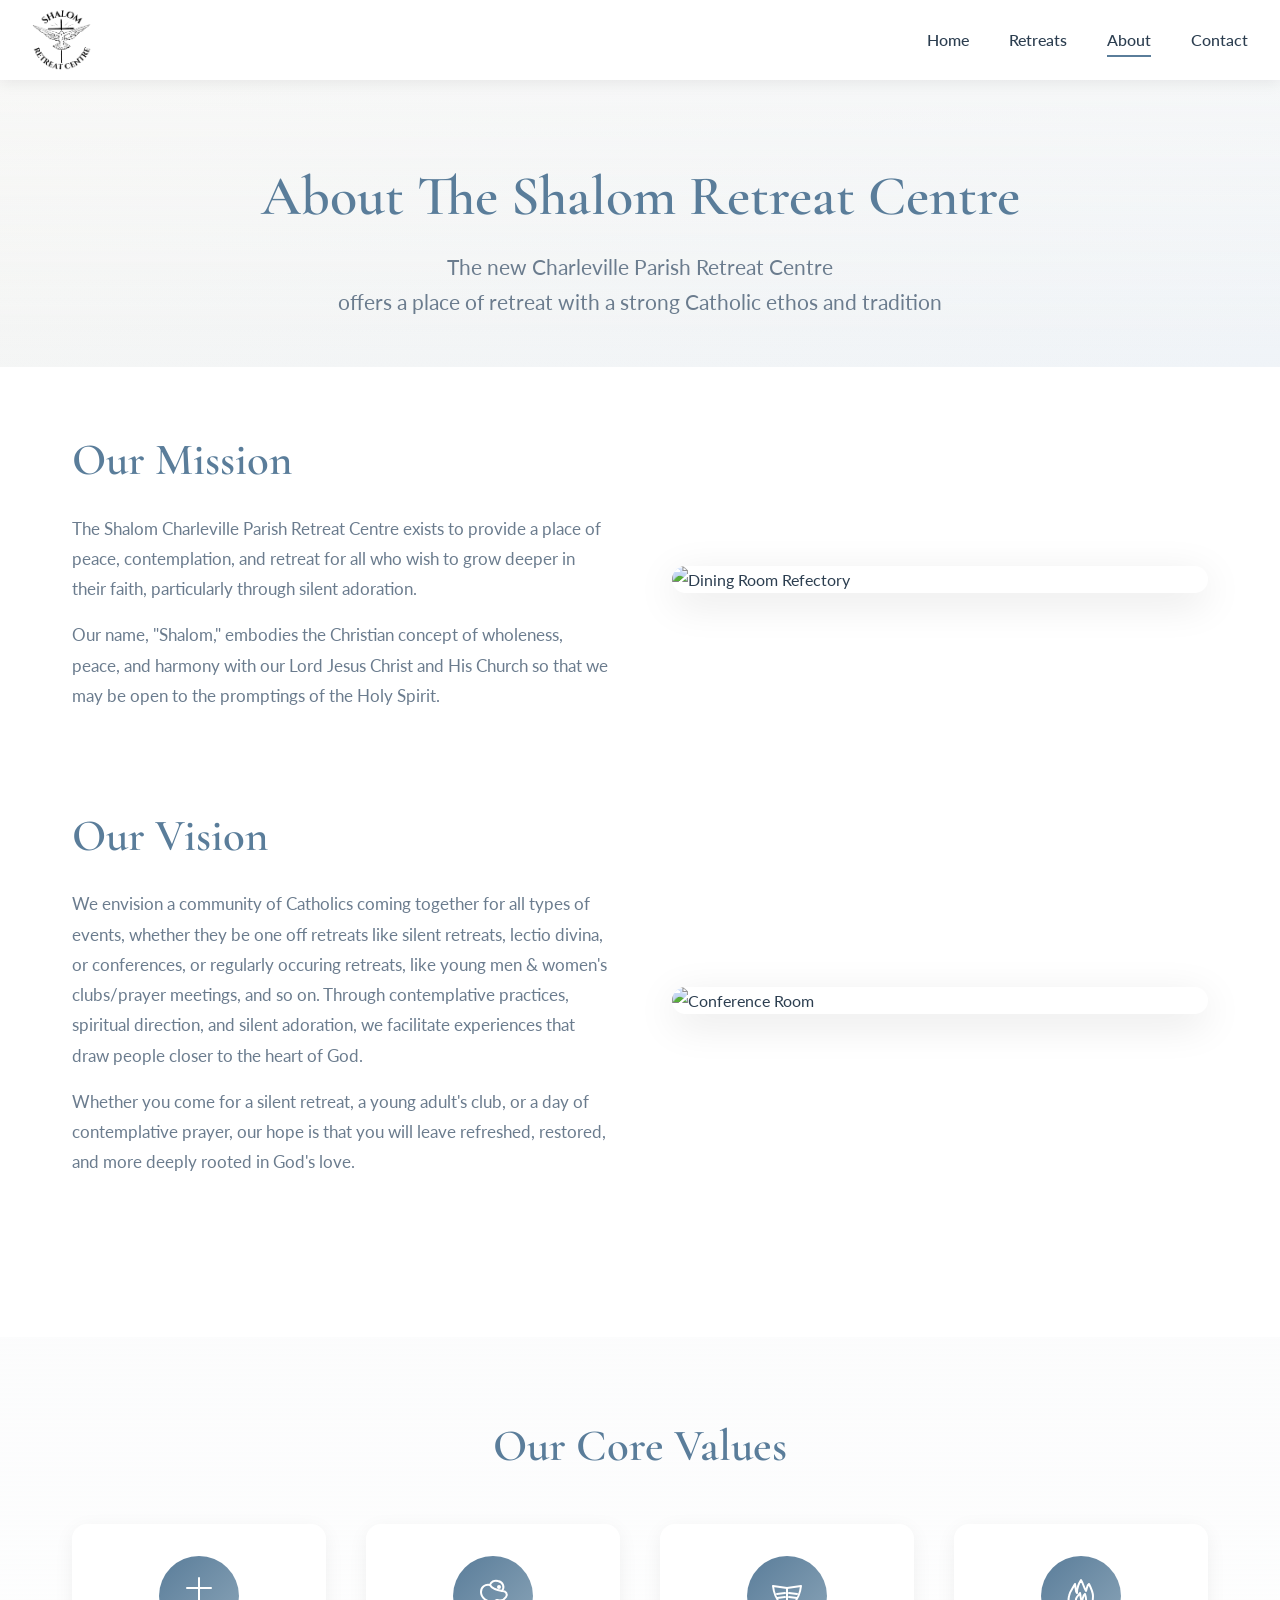
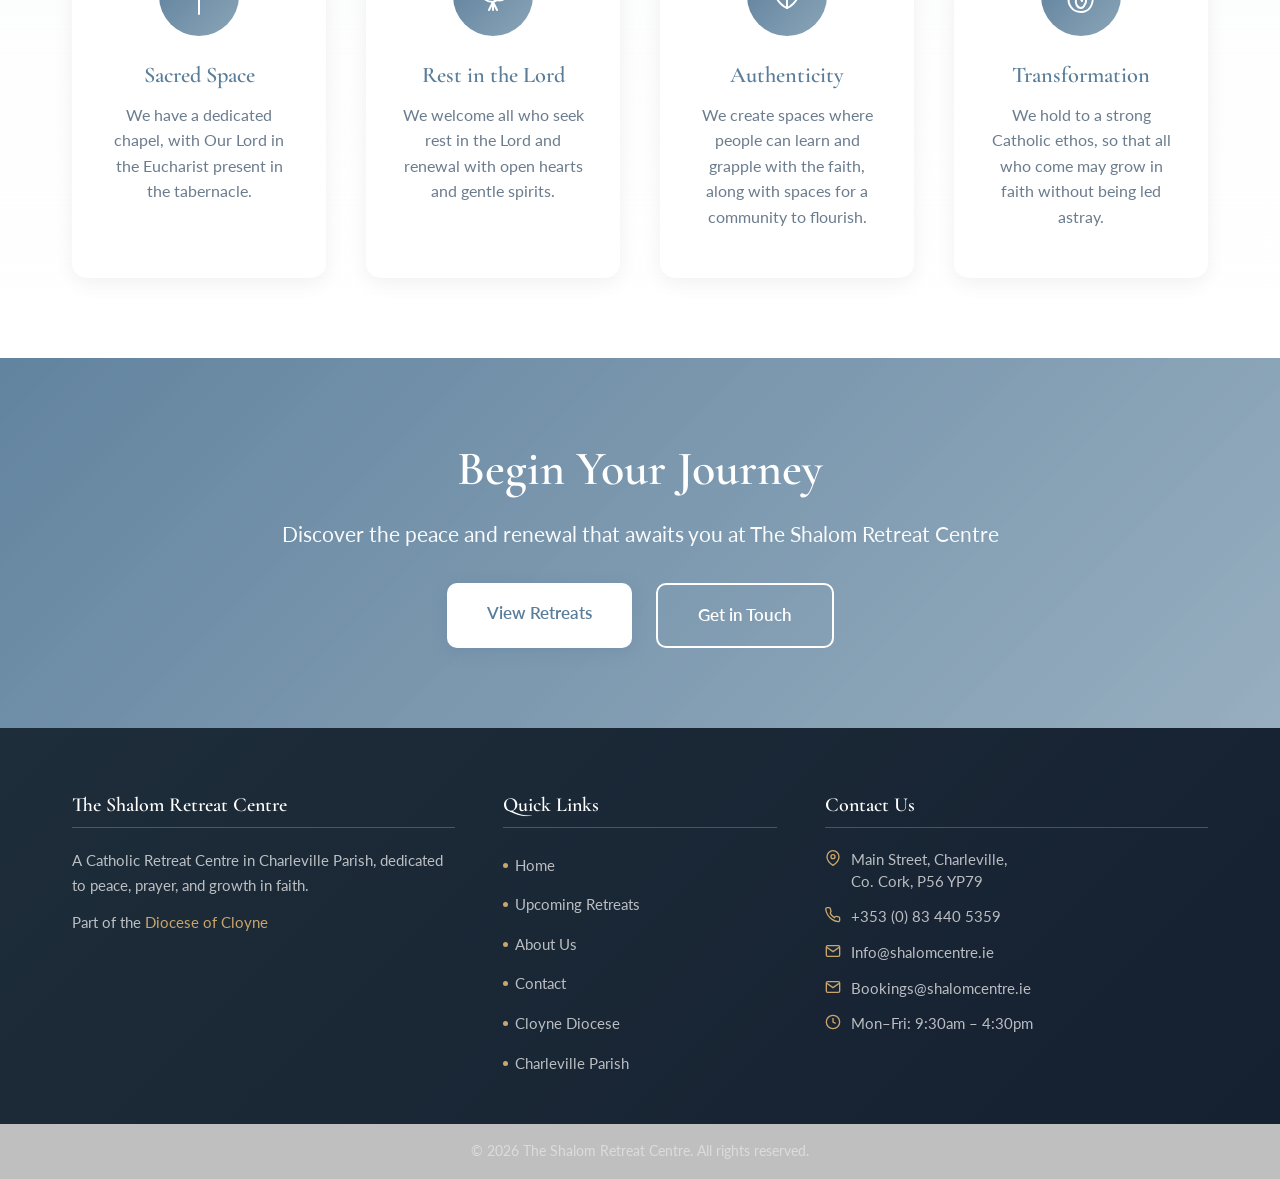
==== about.html @ 976bc003 "Add files via upload" ====
<!DOCTYPE html>
<html lang="en">
<head>
    <meta charset="UTF-8">
    <meta name="viewport" content="width=device-width, initial-scale=1.0">
    <title>About Us - The Shalom Retreat Centre</title>
    <link rel="icon" type="image/x-icon" href="favicon.ico">
    <link rel="preconnect" href="https://fonts.googleapis.com">
    <link rel="preconnect" href="https://fonts.gstatic.com" crossorigin>
    <link href="https://fonts.googleapis.com/css2?family=Cormorant+Garamond:wght@300;400;600&family=Lato:wght@300;400;700&display=swap" rel="stylesheet">
    <link rel="stylesheet" href="styles.css">
</head>
<body>
    <!-- Navigation -->
    <nav class="navbar">
        <div class="nav-container">
            <a href="index.html" class="nav-logo">
                <img src="Shalom_logo_transparent.png" alt="Shalom Retreat Centre">
            </a>
            <ul class="nav-menu">
                <li><a href="index.html">Home</a></li>
                <li><a href="bookings.html">Retreats</a></li>
                <li><a href="about.html" class="active">About</a></li>
                <li><a href="contact.html">Contact</a></li>
            </ul>
            <div class="hamburger">
                <span></span>
                <span></span>
                <span></span>
            </div>
        </div>
    </nav>

    <!-- Animated Background -->
    <div class="background-animation subtle">
        <div class="orb orb-1"></div>
        <div class="orb orb-2"></div>
        <div class="orb orb-3"></div>
        <div class="orb orb-4"></div>
        <div class="orb orb-5"></div>
        <div class="orb orb-6"></div>
    </div>

    <!-- About Hero -->
    <section class="about-hero">
        <div class="container">
            <h1 class="fade-in">About The Shalom Retreat Centre</h1>
            <p class="lead fade-in-delay-1">The new Charleville Parish Retreat Centre<br>
	offers a place of retreat with a strong Catholic ethos and tradition </p>
        </div>
    </section>

    <!-- About Content -->
    <section class="about-content">
        <div class="container">
            <div class="about-grid">
                <div class="about-text fade-in-delay-1">
                    <h2>Our Mission</h2>
                    <p>The Shalom Charleville Parish Retreat Centre exists to provide a place of peace, contemplation, and retreat for all who wish to grow deeper in their faith, particularly through silent adoration.</p>
                    
                    <p>Our name, "Shalom," embodies the Christian concept of wholeness, peace, and harmony with our Lord Jesus Christ and His Church so that we may be open to the promptings of the Holy Spirit.</p>
                </div>
                
                <div class="about-image fade-in-delay-2">
                    <img src="https://i.imgur.com/yASF0Ds.jpeg?w=800&q=80" alt="Dining Room Refectory">
                </div>
            </div>

            <div class="about-grid reverse">
                <div class="about-image fade-in-delay-3">
                    <img src="https://i.imgur.com/74WP1Bu.jpeg?w=800&q=80" alt="Conference Room">
                </div>
                
                <div class="about-text fade-in-delay-4">
                    <h2>Our Vision</h2>
                    <p>We envision a community of Catholics coming together for all types of events, whether they be one off retreats like silent retreats, lectio divina, or conferences, or regularly occuring retreats, like young men & women's clubs/prayer meetings, and so on. Through contemplative practices, spiritual direction, and silent adoration, we facilitate experiences that draw people closer to the heart of God.</p>
                    
                    <p>Whether you come for a silent retreat, a young adult's club, or a day of contemplative prayer, our hope is that you will leave refreshed, restored, and more deeply rooted in God's love.</p>
                </div>
            </div>
        </div>
    </section>

    <!-- Values Section -->
    <section class="values-section">
        <div class="container">
            <h2 class="text-center fade-in">Our Core Values</h2>
            <div class="values-grid">
                <!-- Sacred Space: Latin cross -->
                <div class="value-card fade-in-delay-1">
                    <div class="value-icon">
                        <svg width="44" height="44" viewBox="0 0 44 44" fill="none" stroke="currentColor" stroke-width="2.2" stroke-linecap="round">
                            <!-- Vertical beam -->
                            <line x1="22" y1="4" x2="22" y2="40"/>
                            <!-- Horizontal beam (upper third) -->
                            <line x1="10" y1="14" x2="34" y2="14"/>
                        </svg>
                    </div>
                    <h3>Sacred Space</h3>
                    <p>We have a dedicated chapel, with Our Lord in the Eucharist present in the tabernacle.</p>
                </div>

                <!-- Rest in the Lord: dove in flight -->
                <div class="value-card fade-in-delay-2">
                    <div class="value-icon">
                        <svg width="44" height="44" viewBox="0 0 44 44" fill="none" stroke="currentColor" stroke-width="2" stroke-linecap="round" stroke-linejoin="round">
                            <!-- Body -->
                            <path d="M22 28 C16 28 10 24 10 18 C10 13 14 10 19 11 C20 8 23 6 27 7 C32 8 34 13 31 17 C35 17 37 20 35 23 C33 26 29 27 26 26 Z"/>
                            <!-- Wing sweep -->
                            <path d="M19 11 C21 15 26 16 31 17"/>
                            <!-- Tail feathers -->
                            <path d="M22 28 L18 36 M22 28 L22 36 M22 28 L26 36"/>
                            <!-- Eye -->
                            <circle cx="28" cy="13" r="1" fill="currentColor"/>
                        </svg>
                    </div>
                    <h3>Rest in the Lord</h3>
                    <p>We welcome all who seek rest in the Lord and renewal with open hearts and gentle spirits.</p>
                </div>

                <!-- Authenticity: open book (Scripture) -->
                <div class="value-card fade-in-delay-3">
                    <div class="value-icon">
                        <svg width="44" height="44" viewBox="0 0 44 44" fill="none" stroke="currentColor" stroke-width="2" stroke-linecap="round" stroke-linejoin="round">
                            <!-- Left page -->
                            <path d="M22 34 C22 34 10 30 8 12 L22 14 Z"/>
                            <!-- Right page -->
                            <path d="M22 34 C22 34 34 30 36 12 L22 14 Z"/>
                            <!-- Spine line -->
                            <line x1="22" y1="14" x2="22" y2="34"/>
                            <!-- Text lines left -->
                            <line x1="12" y1="20" x2="20" y2="19"/>
                            <line x1="12" y1="24" x2="20" y2="23"/>
                            <!-- Text lines right -->
                            <line x1="24" y1="19" x2="32" y2="20"/>
                            <line x1="24" y1="23" x2="32" y2="24"/>
                        </svg>
                    </div>
                    <h3>Authenticity</h3>
                    <p>We create spaces where people can learn and grapple with the faith, along with spaces for a community to flourish.</p>
                </div>

                <!-- Transformation: flame (Holy Spirit) -->
                <div class="value-card fade-in-delay-4">
                    <div class="value-icon">
                        <svg width="44" height="44" viewBox="0 0 44 44" fill="none" stroke="currentColor" stroke-width="2" stroke-linecap="round" stroke-linejoin="round">
                            <!-- Outer flame -->
                            <path d="M22 38 C13 38 8 30 10 22 C11 17 14 14 16 10 C17 14 16 17 18 19 C18 14 20 9 22 6 C24 9 25 14 27 17 C28 14 28 11 30 10 C32 14 34 18 34 22 C34 30 31 38 22 38 Z"/>
                            <!-- Inner flame highlight -->
                            <path d="M22 34 C18 34 16 29 17 25 C18 22 20 21 21 19 C22 22 21 25 23 27 C24 24 24 21 26 20 C27 23 28 27 26 30 C25 33 23 34 22 34 Z"/>
                        </svg>
                    </div>
                    <h3>Transformation</h3>
                    <p>We hold to a strong Catholic ethos, so that all who come may grow in faith without being led astray.</p>
                </div>
            </div>
        </div>
    </section>

    <!-- Call to Action -->
    <section class="cta-section">
        <div class="container">
            <div class="cta-content fade-in">
                <h2>Begin Your Journey</h2>
                <p>Discover the peace and renewal that awaits you at The Shalom Retreat Centre</p>
                <div class="cta-buttons">
                    <a href="bookings.html" class="btn-primary">View Retreats</a>
                    <a href="contact.html" class="btn-secondary">Get in Touch</a>
                </div>
            </div>
        </div>
    </section>

<!-- Footer -->
    <footer class="footer">
        <div class="footer-main">
            <div class="container">
                <div class="footer-grid">

                    <!-- About col -->
                    <div class="footer-col">
                        <h4>The Shalom Retreat Centre</h4>
                        <p>A Catholic Retreat Centre in Charleville Parish, dedicated to peace, prayer, and growth in faith.</p>
                        <p class="footer-diocese">
                            Part of the <a href="https://www.cloynediocese.ie" target="_blank" rel="noopener">Diocese of Cloyne</a>
                        </p>
                    </div>

                    <!-- Quick links col -->
                    <div class="footer-col">
                        <h4>Quick Links</h4>
                        <ul class="footer-links">
                            <li><a href="index.html">Home</a></li>
                            <li><a href="bookings.html">Upcoming Retreats</a></li>
                            <li><a href="about.html">About Us</a></li>
                            <li><a href="contact.html">Contact</a></li>
                            <li><a href="https://www.cloynediocese.ie" target="_blank" rel="noopener">Cloyne Diocese</a></li>
                            <li><a href="https://www.charlevilleparish.ie" target="_blank" rel="noopener">Charleville Parish</a></li>
                        </ul>
                    </div>

                    <!-- Contact col -->
                    <div class="footer-col">
                        <h4>Contact Us</h4>
                        <ul class="footer-contact-list">
                            <li>
                                <svg width="16" height="16" viewBox="0 0 24 24" fill="none" stroke="currentColor" stroke-width="2"><path d="M21 10c0 7-9 13-9 13s-9-6-9-13a9 9 0 0 1 18 0z"></path><circle cx="12" cy="10" r="3"></circle></svg>
                                <span>Main Street, Charleville,<br>Co. Cork, P56 YP79</span>
                            </li>
                            <li>
                                <svg width="16" height="16" viewBox="0 0 24 24" fill="none" stroke="currentColor" stroke-width="2"><path d="M22 16.92v3a2 2 0 0 1-2.18 2 19.79 19.79 0 0 1-8.63-3.07A19.5 19.5 0 0 1 4.21 12 19.79 19.79 0 0 1 1.14 3.38 2 2 0 0 1 3.12 1h3a2 2 0 0 1 2 1.72 12.84 12.84 0 0 0 .7 2.81 2 2 0 0 1-.45 2.11L8.09 9.91a16 16 0 0 0 6 6l1.27-1.27a2 2 0 0 1 2.11-.45 12.84 12.84 0 0 0 2.81.7A2 2 0 0 1 22 16.92z"></path></svg>
                                <a href="tel:+353834405359">+353 (0) 83 440 5359</a>
                            </li>
                            <li>
                                <svg width="16" height="16" viewBox="0 0 24 24" fill="none" stroke="currentColor" stroke-width="2"><path d="M4 4h16c1.1 0 2 .9 2 2v12c0 1.1-.9 2-2 2H4c-1.1 0-2-.9-2-2V6c0-1.1.9-2 2-2z"></path><polyline points="22,6 12,13 2,6"></polyline></svg>
                                <a href="mailto:info@shalomcentre.ie">Info@shalomcentre.ie</a>
                            </li>
                            <li>
                                <svg width="16" height="16" viewBox="0 0 24 24" fill="none" stroke="currentColor" stroke-width="2"><path d="M4 4h16c1.1 0 2 .9 2 2v12c0 1.1-.9 2-2 2H4c-1.1 0-2-.9-2-2V6c0-1.1.9-2 2-2z"></path><polyline points="22,6 12,13 2,6"></polyline></svg>
                                <a href="mailto:bookings@shalomcentre.ie">Bookings@shalomcentre.ie</a>
                            </li>
                            <li>
                                <svg width="16" height="16" viewBox="0 0 24 24" fill="none" stroke="currentColor" stroke-width="2"><circle cx="12" cy="12" r="10"></circle><polyline points="12 6 12 12 16 14"></polyline></svg>
                                <span>Mon&ndash;Fri: 9:30am &ndash; 4:30pm</span>
                            </li>
                        </ul>
                    </div>

                </div>
            </div>
        </div>
        <div class="footer-bottom">
            <div class="container">
                <p>&copy; 2026 The Shalom Retreat Centre. All rights reserved.</p>
            </div>
        </div>
    </footer>

    <script src="script.js"></script>
</body>
</html>
---- styles.css ----
/* ===== CSS VARIABLES ===== */
:root {
    --primary-color: #5a7d9a;
    --secondary-color: #8ba5b8;
    --accent-color: #c9a66b;
    --text-dark: #2c3e50;
    --text-light: #6b7c8e;
    --bg-light: #f8f9fa;
    --white: #ffffff;
    --success: #4caf50;
    --error: #e57373;

    --font-heading: 'Cormorant Garamond', serif;
    --font-body: 'Lato', sans-serif;

    --transition: all 0.3s ease;
}

/* ===== RESET & BASE ===== */
*, *::before, *::after {
    margin: 0;
    padding: 0;
    box-sizing: border-box;
}

html { scroll-behavior: smooth; }

body {
    font-family: var(--font-body);
    color: var(--text-dark);
    line-height: 1.7;
    overflow-x: hidden;
}

h1, h2, h3, h4, h5, h6 {
    font-family: var(--font-heading);
    font-weight: 600;
    line-height: 1.3;
    margin-bottom: 1rem;
}

h1 { font-size: 3.5rem; }
h2 { font-size: 2.8rem; }
h3 { font-size: 1.8rem; }

p { margin-bottom: 1rem; }

a {
    text-decoration: none;
    color: inherit;
    transition: var(--transition);
}

img {
    max-width: 100%;
    height: auto;
    display: block;
}

.container {
    max-width: 1200px;
    margin: 0 auto;
    padding: 0 2rem;
}

/* ===== ANIMATED BACKGROUND ===== */
.background-animation {
    position: fixed;
    top: 0; left: 0;
    width: 100%; height: 100%;
    z-index: -1;
    overflow: hidden;
    background: linear-gradient(160deg, #f7f5f0 0%, #edf2f6 50%, #f5f2ec 100%);
}

.background-animation.subtle {
    background: linear-gradient(160deg, #f8f7f3 0%, #f0f4f8 60%, #f6f3ee 100%);
}

/* Soft drifting circles */
.orb {
    position: absolute;
    border-radius: 50%;
    opacity: 0;
    will-change: transform, opacity;
}

.orb-1 {
    width: 500px; height: 500px; top: -8%; left: -10%;
    background: radial-gradient(circle at 40% 40%, rgba(90,125,154,0.18) 0%, transparent 68%);
    animation: drift1 50s -5s infinite ease-in-out;
}
.orb-2 {
    width: 380px; height: 380px; top: 25%; left: 60%;
    background: radial-gradient(circle at 50% 50%, rgba(201,166,107,0.14) 0%, transparent 68%);
    animation: drift2 58s -18s infinite ease-in-out;
}
.orb-3 {
    width: 460px; height: 460px; top: 60%; left: -5%;
    background: radial-gradient(circle at 40% 60%, rgba(139,165,184,0.15) 0%, transparent 68%);
    animation: drift3 64s -30s infinite ease-in-out;
}
.orb-4 {
    width: 280px; height: 280px; top: 5%; left: 72%;
    background: radial-gradient(circle at 50% 40%, rgba(201,166,107,0.12) 0%, transparent 68%);
    animation: drift4 42s -8s infinite ease-in-out;
}
.orb-5 {
    width: 420px; height: 420px; top: 70%; left: 55%;
    background: radial-gradient(circle at 50% 50%, rgba(90,125,154,0.12) 0%, transparent 68%);
    animation: drift5 56s -22s infinite ease-in-out;
}
.orb-6 {
    width: 220px; height: 220px; top: 42%; left: 30%;
    background: radial-gradient(circle at 50% 50%, rgba(201,166,107,0.10) 0%, transparent 68%);
    animation: drift6 70s -40s infinite ease-in-out;
}

@keyframes drift1 {
    0%,100% { opacity:0; transform: translate(0,0); }
    10%      { opacity:1; }
    50%      { opacity:1; transform: translate(70px, 90px); }
    90%      { opacity:1; }
}
@keyframes drift2 {
    0%,100% { opacity:0; transform: translate(0,0); }
    10%      { opacity:1; }
    40%      { opacity:1; transform: translate(-60px,-70px); }
    70%      { opacity:1; transform: translate(-100px, 30px); }
    90%      { opacity:1; }
}
@keyframes drift3 {
    0%,100% { opacity:0; transform: translate(0,0); }
    10%      { opacity:1; }
    50%      { opacity:1; transform: translate(80px,-100px); }
    90%      { opacity:1; }
}
@keyframes drift4 {
    0%,100% { opacity:0; transform: translate(0,0); }
    10%      { opacity:1; }
    35%      { opacity:1; transform: translate(-40px, 60px); }
    65%      { opacity:1; transform: translate(-80px, 30px); }
    90%      { opacity:1; }
}
@keyframes drift5 {
    0%,100% { opacity:0; transform: translate(0,0); }
    10%      { opacity:1; }
    50%      { opacity:1; transform: translate(-90px,-80px); }
    90%      { opacity:1; }
}
@keyframes drift6 {
    0%,100% { opacity:0; transform: translate(0,0); }
    10%      { opacity:1; }
    33%      { opacity:1; transform: translate(50px,-50px); }
    66%      { opacity:1; transform: translate(-30px,-80px); }
    90%      { opacity:1; }
}

/* ===== NAVIGATION ===== */
.navbar {
    background: var(--white);
    box-shadow: 0 2px 15px rgba(0,0,0,0.08);
    position: sticky;
    top: 0;
    z-index: 1000;
    animation: slideDown 0.5s ease;
}

@keyframes slideDown {
    from { transform: translateY(-100%); opacity: 0; }
    to   { transform: translateY(0);     opacity: 1; }
}

.nav-container {
    max-width: 1400px;
    margin: 0 auto;
    padding: 0 2rem;
    display: flex;
    justify-content: space-between;
    align-items: center;
    height: 80px;
}

.nav-logo img {
    height: 60px;
    width: auto;
    transition: var(--transition);
}

.nav-logo:hover img { transform: scale(1.05); }

.nav-menu {
    display: flex;
    list-style: none;
    gap: 2.5rem;
}

.nav-menu a {
    color: var(--text-dark);
    font-weight: 500;
    font-size: 1rem;
    position: relative;
    padding: 0.5rem 0;
}

.nav-menu a::after {
    content: '';
    position: absolute;
    bottom: 0; left: 0;
    width: 0; height: 2px;
    background: var(--primary-color);
    transition: width 0.3s ease;
}

.nav-menu a:hover::after,
.nav-menu a.active::after { width: 100%; }

.hamburger {
    display: none;
    flex-direction: column;
    cursor: pointer;
    gap: 5px;
}

.hamburger span {
    width: 25px; height: 3px;
    background: var(--text-dark);
    transition: var(--transition);
}

/* ===== HERO SECTION ===== */
.hero {
    min-height: 70vh;
    display: flex;
    flex-direction: column;
    align-items: center;
    justify-content: center;
    text-align: center;
    background: linear-gradient(135deg, rgba(90,125,154,0.92), rgba(139,165,184,0.82)),
                url('https://i.imgur.com/rm2Lard.jpeg?w=1200&q=80') center/cover;
    position: relative;
    overflow: hidden;
}

.hero::before {
    content: '';
    position: absolute;
    inset: 0;
    background: radial-gradient(circle at 30% 50%, rgba(201,166,107,0.12), transparent 60%);
    animation: pulseGlow 8s ease-in-out infinite;
}

@keyframes pulseGlow {
    0%, 100% { opacity: 0.3; }
    50%       { opacity: 0.7; }
}

.hero-content {
    position: relative;
    z-index: 1;
    color: var(--white);
    max-width: 820px;
    padding: 2rem 2rem 7rem;
}

.hero h1 {
    font-size: 4.5rem;
    margin-bottom: 1.5rem;
    text-shadow: 0 2px 20px rgba(0,0,0,0.3);
}

.hero p {
    font-size: 1.4rem;
    opacity: 0.95;
    font-weight: 300;
    margin-bottom: 2.5rem;
}

.hero-btn {
    background: rgba(255,255,255,0.15);
    border: 2px solid rgba(255,255,255,0.7);
    color: var(--white);
    backdrop-filter: blur(6px);
    box-shadow: 0 4px 20px rgba(0,0,0,0.15);
}

.hero-btn:hover {
    background: var(--white);
    color: var(--primary-color);
    border-color: var(--white);
    transform: translateY(-2px);
}

/* ===== SCROLL INDICATOR ===== */
.scroll-indicator {
    position: absolute;
    bottom: 2.5rem;
    left: 50%;
    transform: translateX(-50%);
    display: flex;
    flex-direction: column;
    align-items: center;
    gap: 0.4rem;
    color: rgba(255,255,255,0.85);
    font-size: 0.8rem;
    font-family: var(--font-body);
    font-weight: 600;
    letter-spacing: 0.12em;
    text-transform: uppercase;
    transition: color 0.3s ease;
    /* Custom animation keeps translateX(-50%) intact — generic fadeIn would overwrite it */
    animation: fadeInScroll 1s ease 1.2s forwards;
    opacity: 0;
    z-index: 2;
}

@keyframes fadeInScroll {
    from { opacity: 0; transform: translateX(-50%) translateY(12px); }
    to   { opacity: 1; transform: translateX(-50%) translateY(0); }
}

.scroll-indicator:hover {
    color: var(--white);
    transform: translateX(-50%) translateY(4px);
}

.scroll-label {
    opacity: 0.8;
}

.scroll-arrow {
    animation: bounceArrow 2s ease-in-out infinite;
    display: flex;
}

.scroll-arrow svg {
    stroke: rgba(255,255,255,0.9);
}

@keyframes bounceArrow {
    0%, 100% { transform: translateY(0); }
    50%       { transform: translateY(6px); }
}

/* ===== ANIMATIONS ===== */
.fade-in         { opacity: 0; animation: fadeIn 1s ease 0.0s forwards; }
.fade-in-delay-1 { opacity: 0; animation: fadeIn 1s ease 0.2s forwards; }
.fade-in-delay-2 { opacity: 0; animation: fadeIn 1s ease 0.4s forwards; }
.fade-in-delay-3 { opacity: 0; animation: fadeIn 1s ease 0.6s forwards; }
.fade-in-delay-4 { opacity: 0; animation: fadeIn 1s ease 0.8s forwards; }
.fade-in-delay-5 { opacity: 0; animation: fadeIn 1s ease 1.0s forwards; }

@keyframes fadeIn {
    from { opacity: 0; transform: translateY(28px); }
    to   { opacity: 1; transform: translateY(0); }
}

/* ===== HIGHLIGHTS SECTION (homepage) ===== */
.highlights-section {
    padding: 5rem 0 3rem;
    background: var(--white);
}

.section-intro {
    text-align: center;
    margin-bottom: 3rem;
}

.section-intro h2 {
    color: var(--primary-color);
    margin-bottom: 0.5rem;
}

.section-intro p {
    color: var(--text-light);
    font-size: 1.15rem;
    margin: 0;
}

.highlights-footer {
    text-align: center;
    margin-top: 3rem;
}

/* ===== FORMS SECTION (homepage two-column) ===== */
.forms-section {
    padding: 4rem 0 5rem;
    background: linear-gradient(to bottom, var(--bg-light), #eef2f6);
}

.forms-grid {
    display: grid;
    grid-template-columns: 1fr 1fr;
    gap: 3rem;
    align-items: start;
}

.form-panel {
    background: var(--white);
    border-radius: 20px;
    padding: 3rem 2.5rem;
    box-shadow: 0 8px 35px rgba(0,0,0,0.07);
    border-top: 4px solid var(--primary-color);
    opacity: 0;
}

.form-panel-alt {
    border-top-color: var(--accent-color);
}

.form-panel-icon {
    display: inline-flex;
    align-items: center;
    justify-content: center;
    width: 64px;
    height: 64px;
    background: linear-gradient(135deg, var(--primary-color), var(--secondary-color));
    border-radius: 16px;
    margin-bottom: 1.5rem;
}

.form-panel-alt .form-panel-icon {
    background: linear-gradient(135deg, var(--accent-color), #d4b57a);
}

.form-panel-icon svg {
    stroke: var(--white);
}

.form-panel h2 {
    color: var(--text-dark);
    font-size: 1.9rem;
    margin-bottom: 0.5rem;
}

.form-panel-sub {
    color: var(--text-light);
    font-size: 1rem;
    margin-bottom: 2rem;
}

/* ===== PAGE HEADER ===== */
.page-header {
    padding: 4rem 0 3rem;
    text-align: center;
    background: linear-gradient(to bottom, rgba(248,249,250,0.5), transparent);
}

.page-header h1 { color: var(--primary-color); margin-bottom: 1rem; }
.page-header p  { color: var(--text-light); font-size: 1.2rem; max-width: 800px; margin: 0 auto; }

/* ===== RETREATS SECTION ===== */
.retreats-section {
    padding: 4rem 0 6rem;
    background: var(--white);
}

/* Shared grid — used by homepage highlights (3 cards) */
.retreats-grid {
    display: grid;
    grid-template-columns: repeat(auto-fill, minmax(320px, 1fr));
    gap: 2.5rem;
    margin-bottom: 2rem;
}

/* Bookings page: slimmer cards, 4 across */
.retreats-section .retreats-grid {
    grid-template-columns: repeat(auto-fill, minmax(240px, 1fr));
    gap: 1.8rem;
}

/* ===== RETREAT SIGNUP HERO ===== */
.retreat-hero {
    position: relative;
    height: 340px;
    width: 100%;
    overflow: hidden;
    background: #2c3e50;
}

.retreat-hero img {
    width: 100%;
    height: 100%;
    object-fit: cover;
    object-position: center;
    display: block;
}

.retreat-hero-gradient {
    position: absolute;
    bottom: 0; left: 0;
    width: 100%; height: 75%;
    background: linear-gradient(to top, rgba(20,30,40,0.88) 0%, transparent 100%);
    pointer-events: none;
}

.retreat-hero-info {
    position: absolute;
    bottom: 0; left: 0; right: 0;
    padding: 2rem 3rem 2.2rem;
    color: #fff;
    z-index: 2;
}

.retreat-hero-tag {
    display: inline-block;
    background: var(--accent-color);
    color: #fff;
    padding: 0.3rem 1rem;
    border-radius: 20px;
    font-size: 0.8rem;
    font-weight: 700;
    letter-spacing: 0.05em;
    text-transform: uppercase;
    margin-bottom: 0.7rem;
}

.retreat-hero-info h1 {
    font-size: 2.4rem;
    margin-bottom: 0.5rem;
    text-shadow: 0 2px 12px rgba(0,0,0,0.4);
    color: #fff;
    line-height: 1.2;
}

.retreat-hero-meta {
    display: flex;
    align-items: center;
    gap: 0.5rem;
    font-size: 0.95rem;
    opacity: 0.92;
    font-weight: 400;
    flex-wrap: wrap;
}

.retreat-hero-meta svg {
    stroke: var(--accent-color);
    flex-shrink: 0;
}

.retreat-hero-description {
    margin-top: 0.5rem;
    font-size: 1rem;
    opacity: 0.85;
    font-weight: 300;
    max-width: 640px;
}

.retreat-card {
    background: var(--white);
    border-radius: 15px;
    overflow: hidden;
    box-shadow: 0 5px 20px rgba(0,0,0,0.08);
    transition: var(--transition);
    opacity: 0;
}

.retreat-card:hover {
    transform: translateY(-8px);
    box-shadow: 0 12px 35px rgba(0,0,0,0.15);
}

.retreat-image {
    position: relative;
    height: 240px;
    overflow: hidden;
}

.retreat-image img {
    width: 100%; height: 100%;
    object-fit: cover;
    transition: transform 0.5s ease;
}

.retreat-card:hover .retreat-image img { transform: scale(1.1); }

.retreat-tag {
    position: absolute;
    top: 1rem; right: 1rem;
    background: var(--accent-color);
    color: var(--white);
    padding: 0.5rem 1.2rem;
    border-radius: 20px;
    font-size: 0.85rem;
    font-weight: 600;
    box-shadow: 0 2px 10px rgba(0,0,0,0.2);
}

.retreat-content { padding: 2rem; }

/* Slightly tighter padding on bookings page for slimmer cards */
.retreats-section .retreat-content { padding: 1.5rem; }

.retreat-content h3 {
    color: var(--primary-color);
    margin-bottom: 1rem;
    font-size: 1.6rem;
}

.retreat-date {
    display: flex;
    align-items: center;
    gap: 0.6rem;
    color: var(--text-light);
    margin-bottom: 1rem;
    font-size: 0.95rem;
}

.retreat-date svg {
    stroke: var(--primary-color);
    stroke-width: 2;
    flex-shrink: 0;
}

.retreat-content p {
    color: var(--text-light);
    line-height: 1.7;
    margin-bottom: 1.5rem;
}

.retreat-content .btn-secondary {
    width: 100%;
    padding: 0.8rem 1.5rem;
    font-size: 1rem;
    text-align: center;
}

/* ===== FORMS ===== */
.contact-form { margin-top: 1.5rem; }

.form-row {
    display: grid;
    grid-template-columns: 1fr 1fr;
    gap: 1.5rem;
    margin-bottom: 0;
}

.form-group { margin-bottom: 1.5rem; }

.form-group label {
    display: block;
    color: var(--text-dark);
    font-weight: 600;
    margin-bottom: 0.5rem;
    font-size: 0.95rem;
}

.form-group input,
.form-group textarea,
.form-group select {
    width: 100%;
    padding: 0.9rem 1.2rem;
    border: 2px solid #e8ecef;
    border-radius: 10px;
    font-size: 1rem;
    font-family: var(--font-body);
    transition: var(--transition);
    background: var(--white);
}

.form-group input:focus,
.form-group textarea:focus,
.form-group select:focus {
    outline: none;
    border-color: var(--primary-color);
    box-shadow: 0 0 0 4px rgba(90,125,154,0.1);
}

.form-group textarea { resize: vertical; }

/* ===== BUTTONS ===== */
.btn-primary,
.btn-secondary {
    display: inline-block;
    padding: 1rem 2.5rem;
    font-size: 1.05rem;
    font-weight: 600;
    border-radius: 10px;
    cursor: pointer;
    transition: var(--transition);
    border: none;
    font-family: var(--font-body);
}

.btn-primary {
    background: var(--primary-color);
    color: var(--white);
    box-shadow: 0 4px 15px rgba(90,125,154,0.3);
}

.btn-primary:hover {
    background: #4a6d8a;
    transform: translateY(-2px);
    box-shadow: 0 6px 20px rgba(90,125,154,0.4);
}

.btn-secondary {
    background: transparent;
    color: var(--primary-color);
    border: 2px solid var(--primary-color);
}

.btn-secondary:hover {
    background: var(--primary-color);
    color: var(--white);
}

/* ===== MESSAGES ===== */
.success-message,
.error-message {
    display: none;
    align-items: center;
    gap: 1rem;
    padding: 1.2rem 1.5rem;
    border-radius: 10px;
    margin-top: 1.5rem;
    font-weight: 500;
    animation: slideIn 0.3s ease;
}

@keyframes slideIn {
    from { opacity: 0; transform: translateY(-10px); }
    to   { opacity: 1; transform: translateY(0); }
}

.success-message {
    background: rgba(76,175,80,0.1);
    color: var(--success);
    border: 2px solid var(--success);
}

.error-message {
    background: rgba(229,115,115,0.1);
    color: var(--error);
    border: 2px solid var(--error);
}

.success-message svg,
.error-message svg {
    stroke-width: 2.5;
    flex-shrink: 0;
}

/* ===== REGISTRATION SECTION ===== */
.registration-section {
    padding: 4rem 0 6rem;
    background: var(--white);
}

.registration-content {
    max-width: 800px;
    margin: 0 auto;
}

.back-link {
    display: inline-flex;
    align-items: center;
    gap: 0.5rem;
    color: var(--primary-color);
    font-weight: 600;
    margin-bottom: 2rem;
    transition: var(--transition);
}

.back-link:hover { gap: 0.8rem; color: var(--secondary-color); }
.back-link svg   { stroke-width: 2.5; }

.registration-content h1 {
    color: var(--primary-color);
    margin-bottom: 0.5rem;
}

.registration-form {
    background: linear-gradient(to bottom, rgba(248,249,250,0.5), rgba(255,255,255,0.8));
    padding: 3rem;
    border-radius: 15px;
    box-shadow: 0 5px 25px rgba(0,0,0,0.08);
}

.registration-form h3 {
    color: var(--primary-color);
    margin-top: 2rem;
    margin-bottom: 1.5rem;
    padding-top: 2rem;
    border-top: 2px solid #e8ecef;
}

.registration-form h3:first-of-type {
    margin-top: 0;
    padding-top: 0;
    border-top: none;
}

.subtitle { color: var(--text-light); font-size: 1.1rem; margin-bottom: 2rem; }

/* ===== ABOUT PAGE ===== */
.about-hero {
    padding: 5rem 0 3rem;
    text-align: center;
    background: linear-gradient(to bottom, rgba(248,249,250,0.5), transparent);
}

.about-hero h1   { color: var(--primary-color); margin-bottom: 1rem; }
.about-hero .lead {
    color: var(--text-light);
    font-size: 1.3rem;
    max-width: 800px;
    margin: 0 auto;
}

.about-content {
    padding: 4rem 0;
    background: var(--white);
}

.about-grid {
    display: grid;
    grid-template-columns: 1fr 1fr;
    gap: 4rem;
    align-items: center;
    margin-bottom: 5rem;
}

.about-grid.reverse     { direction: rtl; }
.about-grid.reverse > * { direction: ltr; }

.about-text h2  { color: var(--primary-color); margin-bottom: 1.5rem; }
.about-text p   { color: var(--text-light); font-size: 1.05rem; line-height: 1.8; }

.about-image {
    border-radius: 15px;
    overflow: hidden;
    box-shadow: 0 10px 40px rgba(0,0,0,0.1);
}

.about-image img { width: 100%; height: 100%; object-fit: cover; transition: transform 0.5s ease; }
.about-image:hover img { transform: scale(1.05); }

/* ===== VALUES SECTION ===== */
.values-section {
    padding: 5rem 0;
    background: linear-gradient(to bottom, rgba(248,249,250,0.5), var(--white));
}

.values-section h2 { color: var(--primary-color); margin-bottom: 3rem; }
.text-center       { text-align: center; }

.values-grid {
    display: grid;
    grid-template-columns: repeat(auto-fit, minmax(250px, 1fr));
    gap: 2.5rem;
    margin-top: 3rem;
}

.value-card {
    text-align: center;
    padding: 2rem;
    background: var(--white);
    border-radius: 15px;
    box-shadow: 0 5px 20px rgba(0,0,0,0.06);
    transition: var(--transition);
    opacity: 0;
}

.value-card:hover {
    transform: translateY(-5px);
    box-shadow: 0 8px 30px rgba(0,0,0,0.12);
}

.value-icon {
    display: inline-flex;
    align-items: center;
    justify-content: center;
    width: 80px; height: 80px;
    background: linear-gradient(135deg, var(--primary-color), var(--secondary-color));
    border-radius: 50%;
    margin-bottom: 1.5rem;
}

.value-icon svg { stroke: var(--white); stroke-width: 2; }

.value-card h3 { color: var(--primary-color); margin-bottom: 0.8rem; font-size: 1.4rem; }
.value-card p  { color: var(--text-light); line-height: 1.6; }

/* ===== CTA SECTION ===== */
.cta-section {
    padding: 5rem 0;
    background: linear-gradient(135deg, rgba(90,125,154,0.95), rgba(139,165,184,0.9)),
                url('https://images.unsplash.com/photo-1519681393784-d120267933ba?w=1600&q=80') center/cover;
    text-align: center;
    position: relative;
}

.cta-content       { position: relative; z-index: 1; color: var(--white); }
.cta-content h2    { font-size: 3rem; margin-bottom: 1rem; }
.cta-content p     { font-size: 1.3rem; margin-bottom: 2rem; opacity: 0.95; }

.cta-buttons {
    display: flex;
    gap: 1.5rem;
    justify-content: center;
    flex-wrap: wrap;
}

.cta-buttons .btn-primary { background: var(--white); color: var(--primary-color); }
.cta-buttons .btn-primary:hover { background: var(--accent-color); color: var(--white); }
.cta-buttons .btn-secondary { border-color: var(--white); color: var(--white); }
.cta-buttons .btn-secondary:hover { background: var(--white); color: var(--primary-color); }

/* ===== CONTACT SECTION ===== */
.contact-section {
    padding: 4rem 0 6rem;
    background: var(--white);
}

.contact-header {
    text-align: center;
    max-width: 700px;
    margin: 0 auto 4rem;
}

.contact-header h1 { color: var(--primary-color); margin-bottom: 1rem; }
.contact-header p  { color: var(--text-light); font-size: 1.1rem; }

.contact-grid {
    display: grid;
    grid-template-columns: 1fr 1.5fr;
    gap: 4rem;
}

.contact-info { display: flex; flex-direction: column; gap: 2rem; }

.contact-card {
    padding: 2rem;
    background: linear-gradient(to bottom right, rgba(248,249,250,0.8), var(--white));
    border-radius: 15px;
    box-shadow: 0 5px 20px rgba(0,0,0,0.06);
    transition: var(--transition);
}

.contact-card:hover { transform: translateY(-3px); box-shadow: 0 8px 30px rgba(0,0,0,0.1); }

.contact-icon {
    display: inline-flex;
    align-items: center;
    justify-content: center;
    width: 60px; height: 60px;
    background: linear-gradient(135deg, var(--primary-color), var(--secondary-color));
    border-radius: 50%;
    margin-bottom: 1rem;
}

.contact-icon svg   { stroke: var(--white); stroke-width: 2; }
.contact-card h3    { color: var(--primary-color); margin-bottom: 0.8rem; font-size: 1.3rem; }
.contact-card p     { color: var(--text-light); line-height: 1.6; }

.contact-form-container {
    background: linear-gradient(to bottom, rgba(248,249,250,0.5), rgba(255,255,255,0.8));
    padding: 3rem;
    border-radius: 15px;
    box-shadow: 0 5px 25px rgba(0,0,0,0.08);
}

.contact-form-container h2 { color: var(--primary-color); margin-bottom: 2rem; }

/* ===== FOOTER ===== */
.footer-main {
    background: linear-gradient(135deg, #1e2d3a 0%, #152030 100%);
    color: rgba(255,255,255,0.85);
    padding: 4rem 0 3rem;
}

.footer-grid {
    display: grid;
    grid-template-columns: 1.4fr 1fr 1.4fr;
    gap: 3rem;
}

.footer-col h4 {
    font-family: var(--font-heading);
    font-size: 1.25rem;
    color: var(--white);
    margin-bottom: 1.2rem;
    padding-bottom: 0.6rem;
    border-bottom: 1px solid rgba(201,166,107,0.35);
}

.footer-col p {
    font-size: 0.92rem;
    line-height: 1.7;
    color: rgba(255,255,255,0.7);
    margin-bottom: 0.8rem;
}

.footer-diocese a {
    color: var(--accent-color);
    transition: var(--transition);
}
.footer-diocese a:hover { color: #d9bb85; }

/* Quick links */
.footer-links {
    list-style: none;
    display: flex;
    flex-direction: column;
    gap: 0.6rem;
}

.footer-links a {
    color: rgba(255,255,255,0.7);
    font-size: 0.92rem;
    display: inline-flex;
    align-items: center;
    gap: 0.4rem;
    transition: var(--transition);
}

.footer-links a::before {
    content: '';
    display: inline-block;
    width: 5px; height: 5px;
    border-radius: 50%;
    background: var(--accent-color);
    flex-shrink: 0;
    transition: var(--transition);
}

.footer-links a:hover { color: var(--white); padding-left: 4px; }
.footer-links a:hover::before { background: #d9bb85; }

/* Contact list */
.footer-contact-list {
    list-style: none;
    display: flex;
    flex-direction: column;
    gap: 0.85rem;
}

.footer-contact-list li {
    display: flex;
    align-items: flex-start;
    gap: 0.65rem;
    font-size: 0.92rem;
    color: rgba(255,255,255,0.7);
    line-height: 1.5;
}

.footer-contact-list svg {
    stroke: var(--accent-color);
    flex-shrink: 0;
    margin-top: 2px;
}

.footer-contact-list a {
    color: rgba(255,255,255,0.7);
    transition: var(--transition);
}
.footer-contact-list a:hover { color: var(--white); }

/* Bottom bar */
.footer-bottom {
    background: rgba(0,0,0,0.25);
    padding: 1rem 0;
    text-align: center;
}

.footer-bottom p {
    font-size: 0.85rem;
    color: rgba(255,255,255,0.45);
    margin: 0;
}

/* Footer responsive */
@media (max-width: 820px) {
    .footer-grid { grid-template-columns: 1fr 1fr; }
    .footer-col:first-child { grid-column: 1 / -1; }
}

@media (max-width: 520px) {
    .footer-grid { grid-template-columns: 1fr; }
    .footer-col:first-child { grid-column: auto; }
}

/* ===== RESPONSIVE ===== */
@media (max-width: 968px) {
    h1 { font-size: 2.8rem; }
    h2 { font-size: 2.2rem; }
    h3 { font-size: 1.5rem; }

    .nav-menu {
        position: fixed;
        left: -100%; top: 80px;
        flex-direction: column;
        background: var(--white);
        width: 100%;
        text-align: center;
        transition: 0.3s;
        box-shadow: 0 10px 27px rgba(0,0,0,0.05);
        padding: 2rem 0;
        gap: 0;
    }

    .nav-menu.active { left: 0; }
    .nav-menu li     { padding: 1rem 0; }
    .hamburger       { display: flex; }

    .hamburger.active span:nth-child(1) { transform: rotate(45deg) translate(8px, 8px); }
    .hamburger.active span:nth-child(2) { opacity: 0; }
    .hamburger.active span:nth-child(3) { transform: rotate(-45deg) translate(8px, -8px); }

    .hero h1         { font-size: 3rem; }

    .forms-grid,
    .about-grid,
    .contact-grid    { grid-template-columns: 1fr; gap: 2.5rem; }

    .about-grid.reverse { direction: ltr; }

    .values-grid     { grid-template-columns: 1fr; }
    .cta-content h2  { font-size: 2.2rem; }

    .cta-buttons     { flex-direction: column; align-items: center; }
    .cta-buttons .btn-primary,
    .cta-buttons .btn-secondary { width: 100%; max-width: 300px; }

    .form-row        { grid-template-columns: 1fr; }
}

@media (max-width: 600px) {
    .container       { padding: 0 1.5rem; }
    .hero            { min-height: 88vh; }
    .hero h1         { font-size: 2.3rem; }
    .hero p          { font-size: 1.1rem; }
    .hero-content    { padding-bottom: 6rem; }
    .scroll-indicator { bottom: 1.5rem; }

    .registration-form,
    .contact-form-container,
    .form-panel      { padding: 2rem 1.5rem; }

    .page-header     { padding: 3rem 0 2rem; }
    .retreats-grid,
    .retreats-section .retreats-grid { grid-template-columns: 1fr; }
    .nav-logo img    { height: 50px; }
}
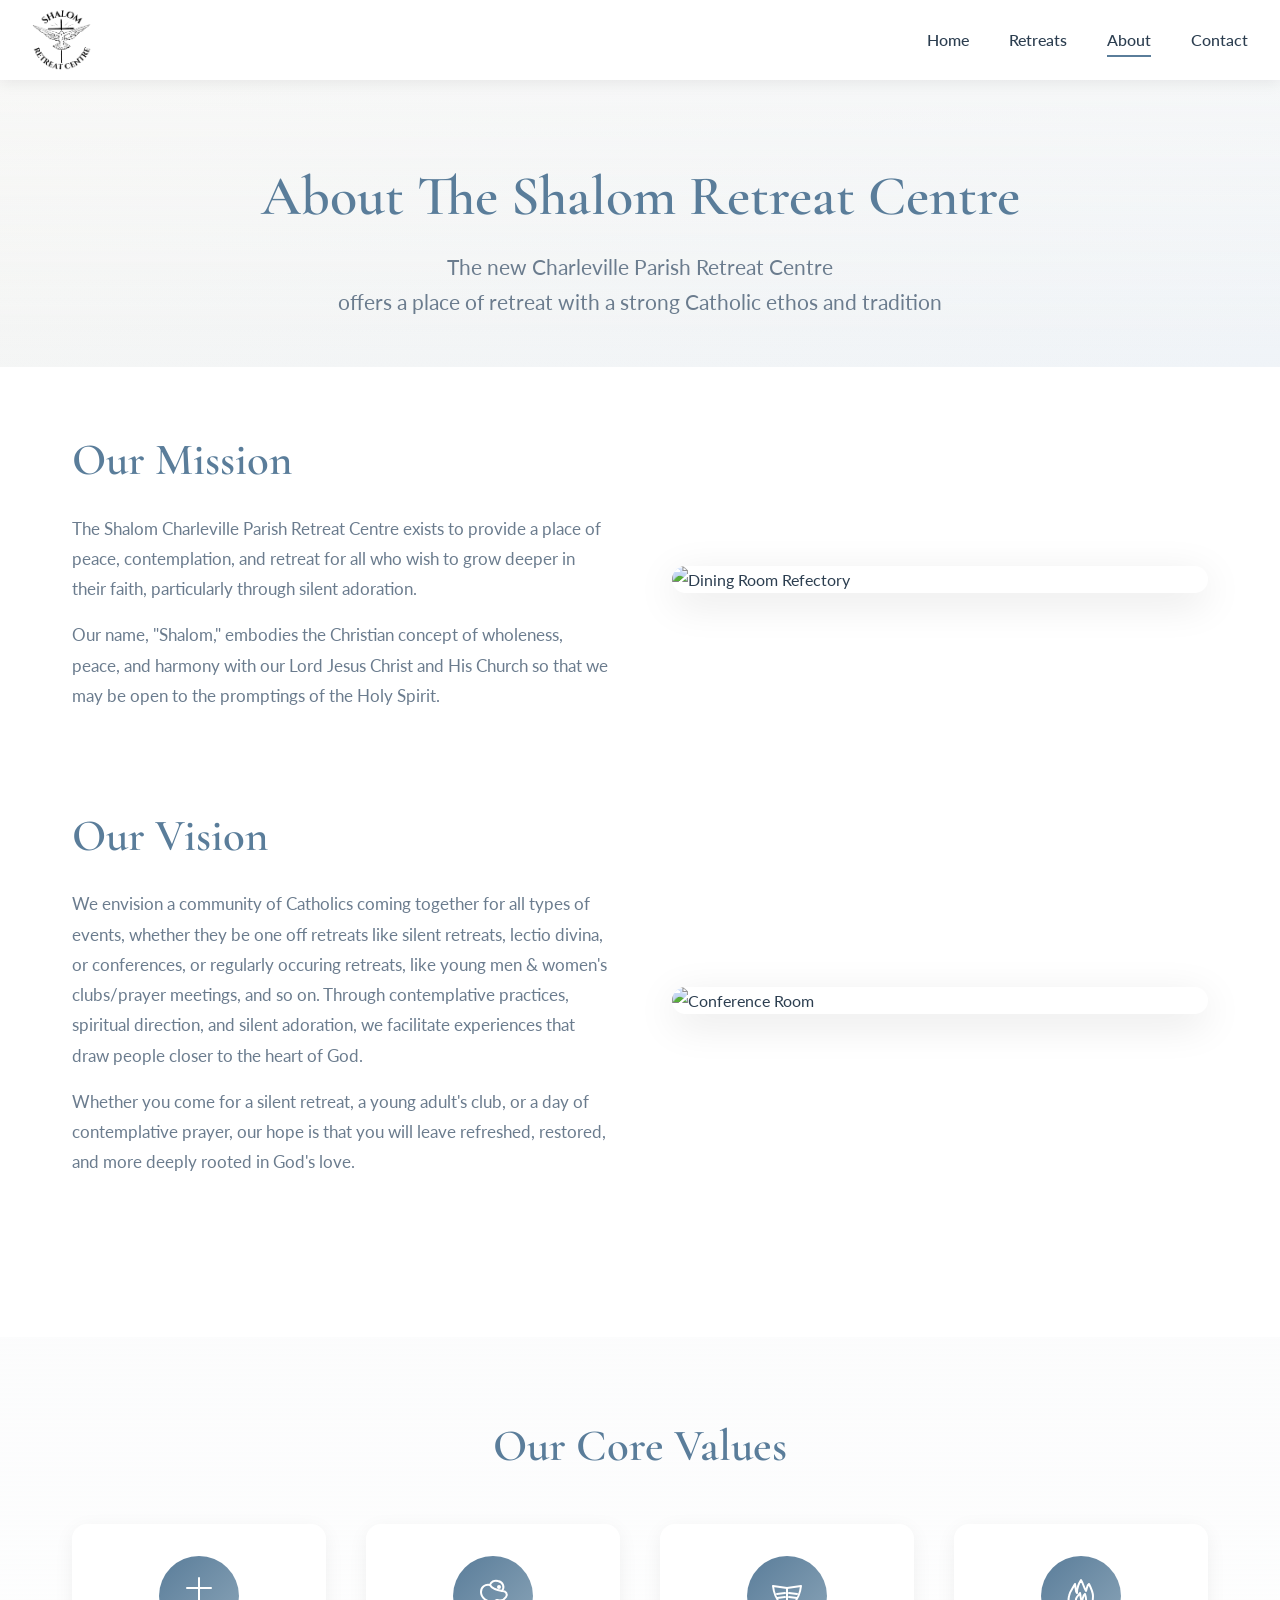
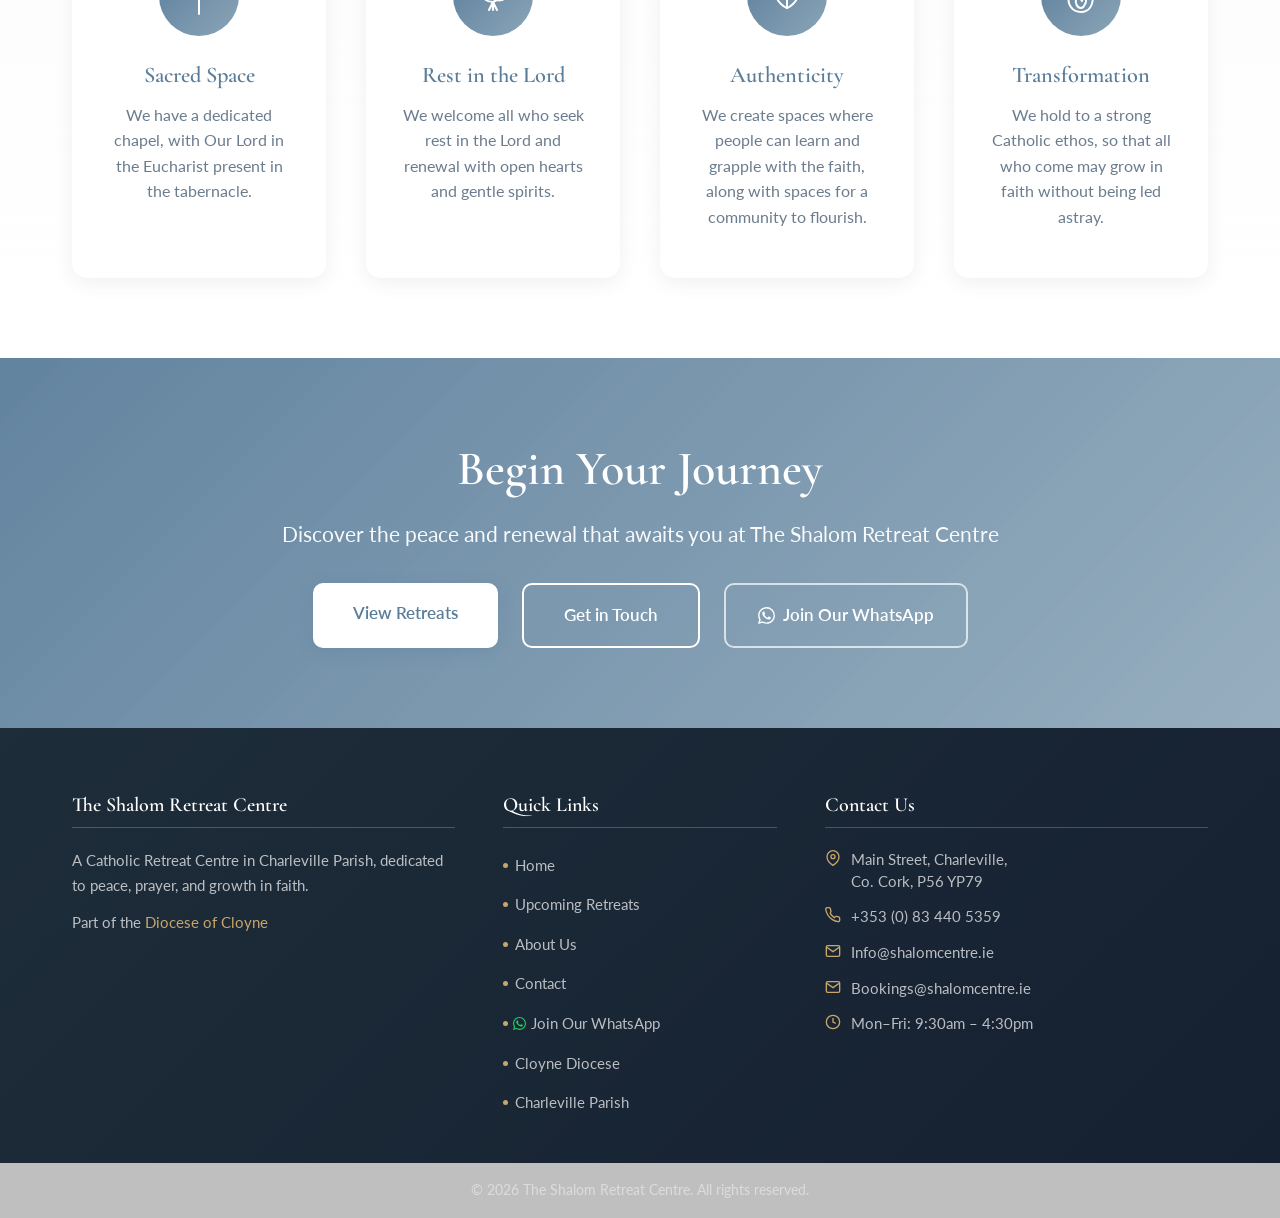
==== commit 40015873: "Add files via upload" ====
--- a/about.html
+++ b/about.html
@@ -166,6 +166,10 @@
                 <div class="cta-buttons">
                     <a href="bookings.html" class="btn-primary">View Retreats</a>
                     <a href="contact.html" class="btn-secondary">Get in Touch</a>
+                    <a href="https://chat.whatsapp.com/FvwBHMFkd5S3oxi56iMXap?mode=gi_t" class="btn-whatsapp-light" target="_blank" rel="noopener" aria-label="Join our WhatsApp group">
+                        <svg width="17" height="17" viewBox="0 0 24 24" fill="currentColor" aria-hidden="true"><path d="M17.472 14.382c-.297-.149-1.758-.867-2.03-.967-.273-.099-.471-.148-.67.15-.197.297-.767.966-.94 1.164-.173.199-.347.223-.644.075-.297-.15-1.255-.463-2.39-1.475-.883-.788-1.48-1.761-1.653-2.059-.173-.297-.018-.458.13-.606.134-.133.298-.347.446-.52.149-.174.198-.298.298-.497.099-.198.05-.371-.025-.52-.075-.149-.669-1.612-.916-2.207-.242-.579-.487-.5-.669-.51-.173-.008-.371-.01-.57-.01-.198 0-.52.074-.792.372-.272.297-1.04 1.016-1.04 2.479 0 1.462 1.065 2.875 1.213 3.074.149.198 2.096 3.2 5.077 4.487.709.306 1.262.489 1.694.625.712.227 1.36.195 1.871.118.571-.085 1.758-.719 2.006-1.413.248-.694.248-1.289.173-1.413-.074-.124-.272-.198-.57-.347m-5.421 7.403h-.004a9.87 9.87 0 01-5.031-1.378l-.361-.214-3.741.982.998-3.648-.235-.374a9.86 9.86 0 01-1.51-5.26c.001-5.45 4.436-9.884 9.888-9.884 2.64 0 5.122 1.03 6.988 2.898a9.825 9.825 0 012.893 6.994c-.003 5.45-4.437 9.884-9.885 9.884m8.413-18.297A11.815 11.815 0 0012.05 0C5.495 0 .16 5.335.157 11.892c0 2.096.547 4.142 1.588 5.945L.057 24l6.305-1.654a11.882 11.882 0 005.683 1.448h.005c6.554 0 11.89-5.335 11.893-11.893a11.821 11.821 0 00-3.48-8.413z"/></svg>
+                        Join Our WhatsApp
+                    </a>
                 </div>
             </div>
         </div>
@@ -194,10 +198,10 @@
                             <li><a href="bookings.html">Upcoming Retreats</a></li>
                             <li><a href="about.html">About Us</a></li>
                             <li><a href="contact.html">Contact</a></li>
+                            <li><a href="https://chat.whatsapp.com/FvwBHMFkd5S3oxi56iMXap?mode=gi_t" target="_blank" rel="noopener" class="wa-link"><svg width="13" height="13" viewBox="0 0 24 24" fill="currentColor" style="color:#25d366;flex-shrink:0"><path d="M17.472 14.382c-.297-.149-1.758-.867-2.03-.967-.273-.099-.471-.148-.67.15-.197.297-.767.966-.94 1.164-.173.199-.347.223-.644.075-.297-.15-1.255-.463-2.39-1.475-.883-.788-1.48-1.761-1.653-2.059-.173-.297-.018-.458.13-.606.134-.133.298-.347.446-.52.149-.174.198-.298.298-.497.099-.198.05-.371-.025-.52-.075-.149-.669-1.612-.916-2.207-.242-.579-.487-.5-.669-.51-.173-.008-.371-.01-.57-.01-.198 0-.52.074-.792.372-.272.297-1.04 1.016-1.04 2.479 0 1.462 1.065 2.875 1.213 3.074.149.198 2.096 3.2 5.077 4.487.709.306 1.262.489 1.694.625.712.227 1.36.195 1.871.118.571-.085 1.758-.719 2.006-1.413.248-.694.248-1.289.173-1.413-.074-.124-.272-.198-.57-.347m-5.421 7.403h-.004a9.87 9.87 0 01-5.031-1.378l-.361-.214-3.741.982.998-3.648-.235-.374a9.86 9.86 0 01-1.51-5.26c.001-5.45 4.436-9.884 9.888-9.884 2.64 0 5.122 1.03 6.988 2.898a9.825 9.825 0 012.893 6.994c-.003 5.45-4.437 9.884-9.885 9.884m8.413-18.297A11.815 11.815 0 0012.05 0C5.495 0 .16 5.335.157 11.892c0 2.096.547 4.142 1.588 5.945L.057 24l6.305-1.654a11.882 11.882 0 005.683 1.448h.005c6.554 0 11.89-5.335 11.893-11.893a11.821 11.821 0 00-3.48-8.413z"/></svg>Join Our WhatsApp</a></li>
                             <li><a href="https://www.cloynediocese.ie" target="_blank" rel="noopener">Cloyne Diocese</a></li>
                             <li><a href="https://www.charlevilleparish.ie" target="_blank" rel="noopener">Charleville Parish</a></li>
-                        </ul>
-                    </div>
+                        </ul>                    </div>
 
                     <!-- Contact col -->
                     <div class="footer-col">
--- a/styles.css
+++ b/styles.css
@@ -289,6 +289,75 @@
     color: var(--primary-color);
     border-color: var(--white);
     transform: translateY(-2px);
+}
+
+/* Hero button group (side-by-side on homepage) */
+.hero-buttons {
+    display: flex;
+    flex-wrap: wrap;
+    gap: 1rem;
+    justify-content: center;
+    align-items: center;
+}
+
+/* ===== WHATSAPP BUTTON ===== */
+.btn-whatsapp {
+    display: inline-flex;
+    align-items: center;
+    gap: 0.5rem;
+    padding: 1rem 2rem;
+    font-size: 1.05rem;
+    font-weight: 600;
+    border-radius: 10px;
+    cursor: pointer;
+    transition: var(--transition);
+    border: 2px solid rgba(255,255,255,0.7);
+    font-family: var(--font-body);
+    background: rgba(37,211,102,0.25);
+    color: var(--white);
+    backdrop-filter: blur(6px);
+    box-shadow: 0 4px 20px rgba(0,0,0,0.15);
+    text-decoration: none;
+    white-space: nowrap;
+}
+.btn-whatsapp:hover {
+    background: #25d366;
+    border-color: #25d366;
+    color: var(--white);
+    transform: translateY(-2px);
+    box-shadow: 0 6px 24px rgba(37,211,102,0.4);
+}
+
+/* WhatsApp button on light backgrounds (about CTA, contact) */
+.btn-whatsapp-light {
+    display: inline-flex;
+    align-items: center;
+    gap: 0.5rem;
+    padding: 1rem 2rem;
+    font-size: 1.05rem;
+    font-weight: 600;
+    border-radius: 10px;
+    cursor: pointer;
+    transition: var(--transition);
+    border: 2px solid #25d366;
+    font-family: var(--font-body);
+    background: transparent;
+    color: #1a9e4d;
+    text-decoration: none;
+    white-space: nowrap;
+}
+.btn-whatsapp-light:hover {
+    background: #25d366;
+    color: var(--white);
+    transform: translateY(-2px);
+    box-shadow: 0 6px 24px rgba(37,211,102,0.35);
+}
+
+/* Footer WhatsApp link */
+.footer-links .wa-link {
+    display: inline-flex;
+    align-items: center;
+    gap: 5px;
 }
 
 /* ===== SCROLL INDICATOR ===== */
@@ -553,6 +622,8 @@
     box-shadow: 0 5px 20px rgba(0,0,0,0.08);
     transition: var(--transition);
     opacity: 0;
+    display: flex;
+    flex-direction: column;
 }
 
 .retreat-card:hover {
@@ -586,7 +657,7 @@
     box-shadow: 0 2px 10px rgba(0,0,0,0.2);
 }
 
-.retreat-content { padding: 2rem; }
+.retreat-content { padding: 2rem; display: flex; flex-direction: column; flex: 1; }
 
 /* Slightly tighter padding on bookings page for slimmer cards */
 .retreats-section .retreat-content { padding: 1.5rem; }
@@ -615,7 +686,12 @@
 .retreat-content p {
     color: var(--text-light);
     line-height: 1.7;
-    margin-bottom: 1.5rem;
+    margin-bottom: 0;
+    display: -webkit-box;
+    -webkit-line-clamp: 3;
+    -webkit-box-orient: vertical;
+    overflow: hidden;
+    flex-shrink: 0;
 }
 
 .retreat-content .btn-secondary {
@@ -623,6 +699,9 @@
     padding: 0.8rem 1.5rem;
     font-size: 1rem;
     text-align: center;
+    margin-top: auto;
+    padding-top: 2.3rem;
+    flex-shrink: 0;
 }
 
 /* ===== FORMS ===== */
@@ -906,6 +985,8 @@
 .cta-buttons .btn-primary:hover { background: var(--accent-color); color: var(--white); }
 .cta-buttons .btn-secondary { border-color: var(--white); color: var(--white); }
 .cta-buttons .btn-secondary:hover { background: var(--white); color: var(--primary-color); }
+.cta-buttons .btn-whatsapp-light { border-color: rgba(255,255,255,0.7); color: var(--white); }
+.cta-buttons .btn-whatsapp-light:hover { background: #25d366; border-color: #25d366; color: var(--white); }
 
 /* ===== CONTACT SECTION ===== */
 .contact-section {
@@ -1121,7 +1202,8 @@
 
     .cta-buttons     { flex-direction: column; align-items: center; }
     .cta-buttons .btn-primary,
-    .cta-buttons .btn-secondary { width: 100%; max-width: 300px; }
+    .cta-buttons .btn-secondary,
+    .cta-buttons .btn-whatsapp-light { width: 100%; max-width: 300px; justify-content: center; }
 
     .form-row        { grid-template-columns: 1fr; }
 }
@@ -1133,6 +1215,9 @@
     .hero p          { font-size: 1.1rem; }
     .hero-content    { padding-bottom: 6rem; }
     .scroll-indicator { bottom: 1.5rem; }
+    .hero-buttons    { flex-direction: column; align-items: center; }
+    .hero-buttons .btn-primary,
+    .hero-buttons .btn-whatsapp { width: 100%; max-width: 280px; justify-content: center; }
 
     .registration-form,
     .contact-form-container,
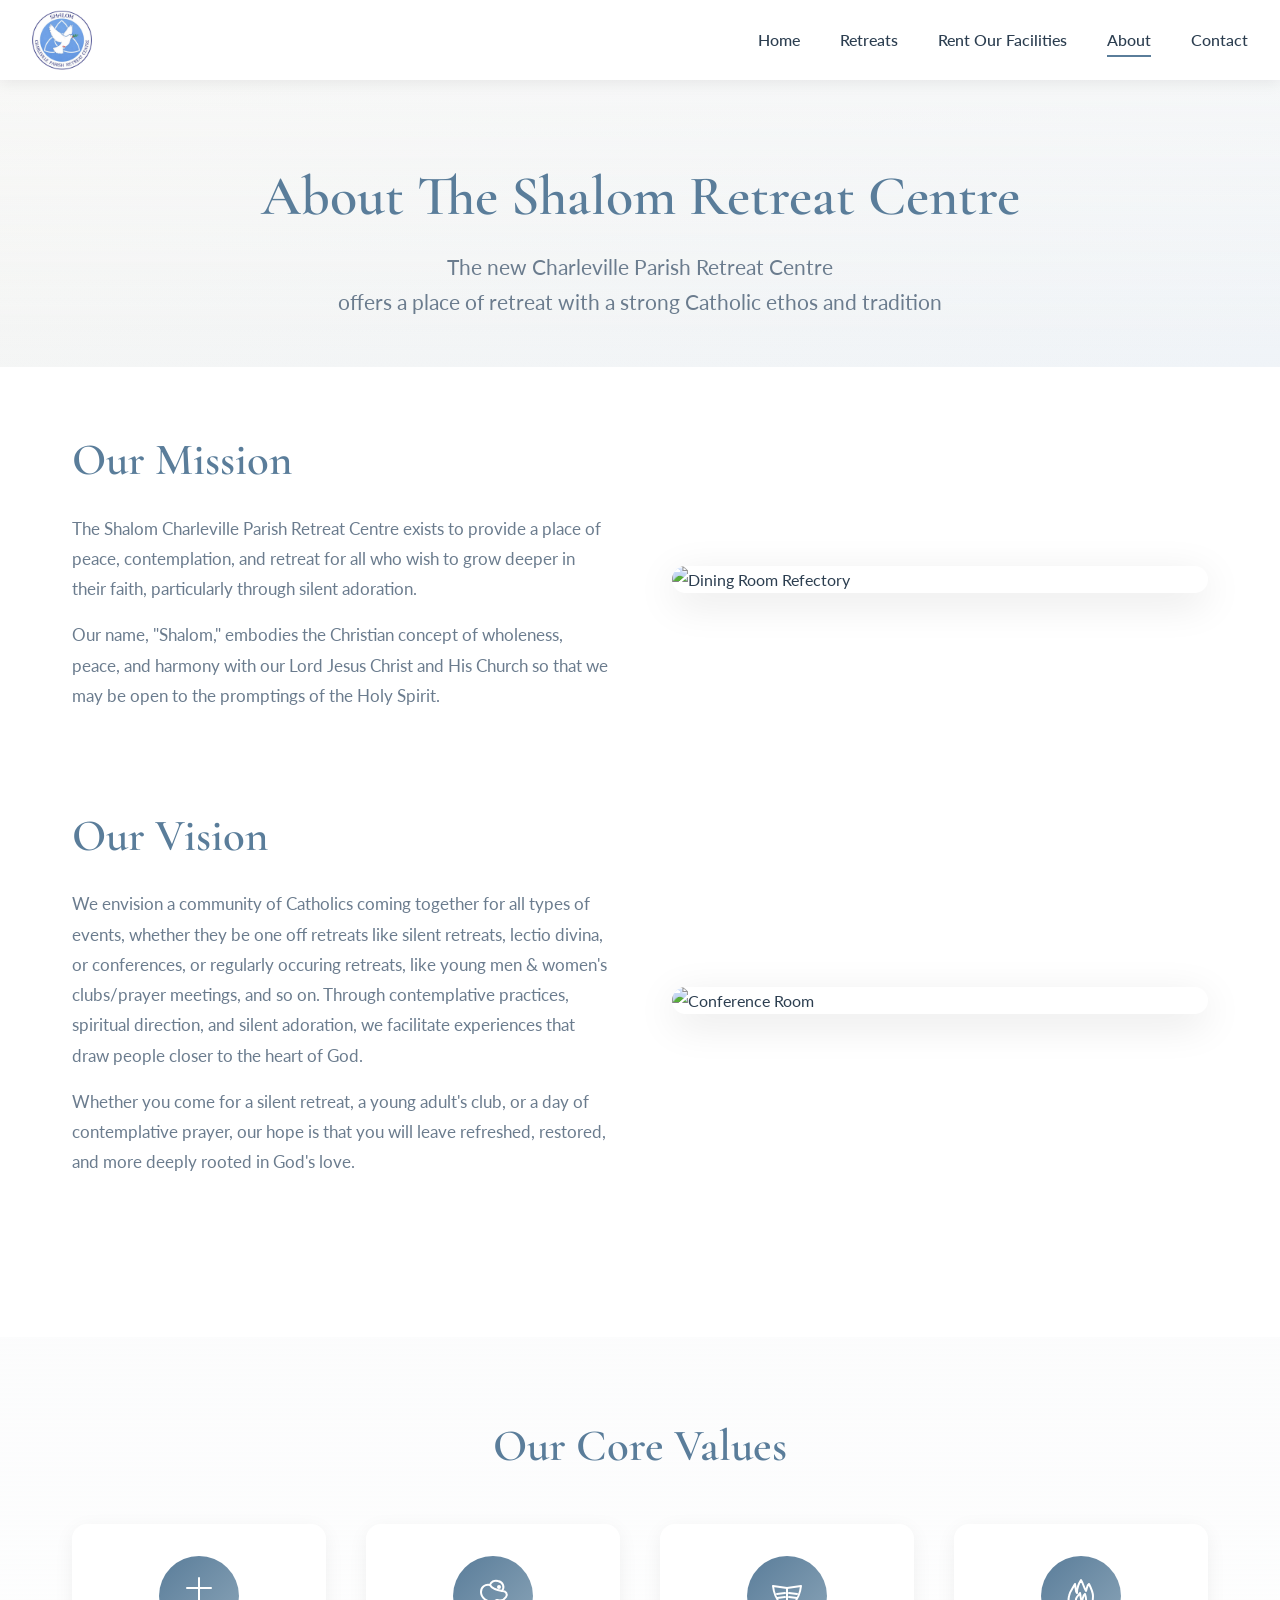
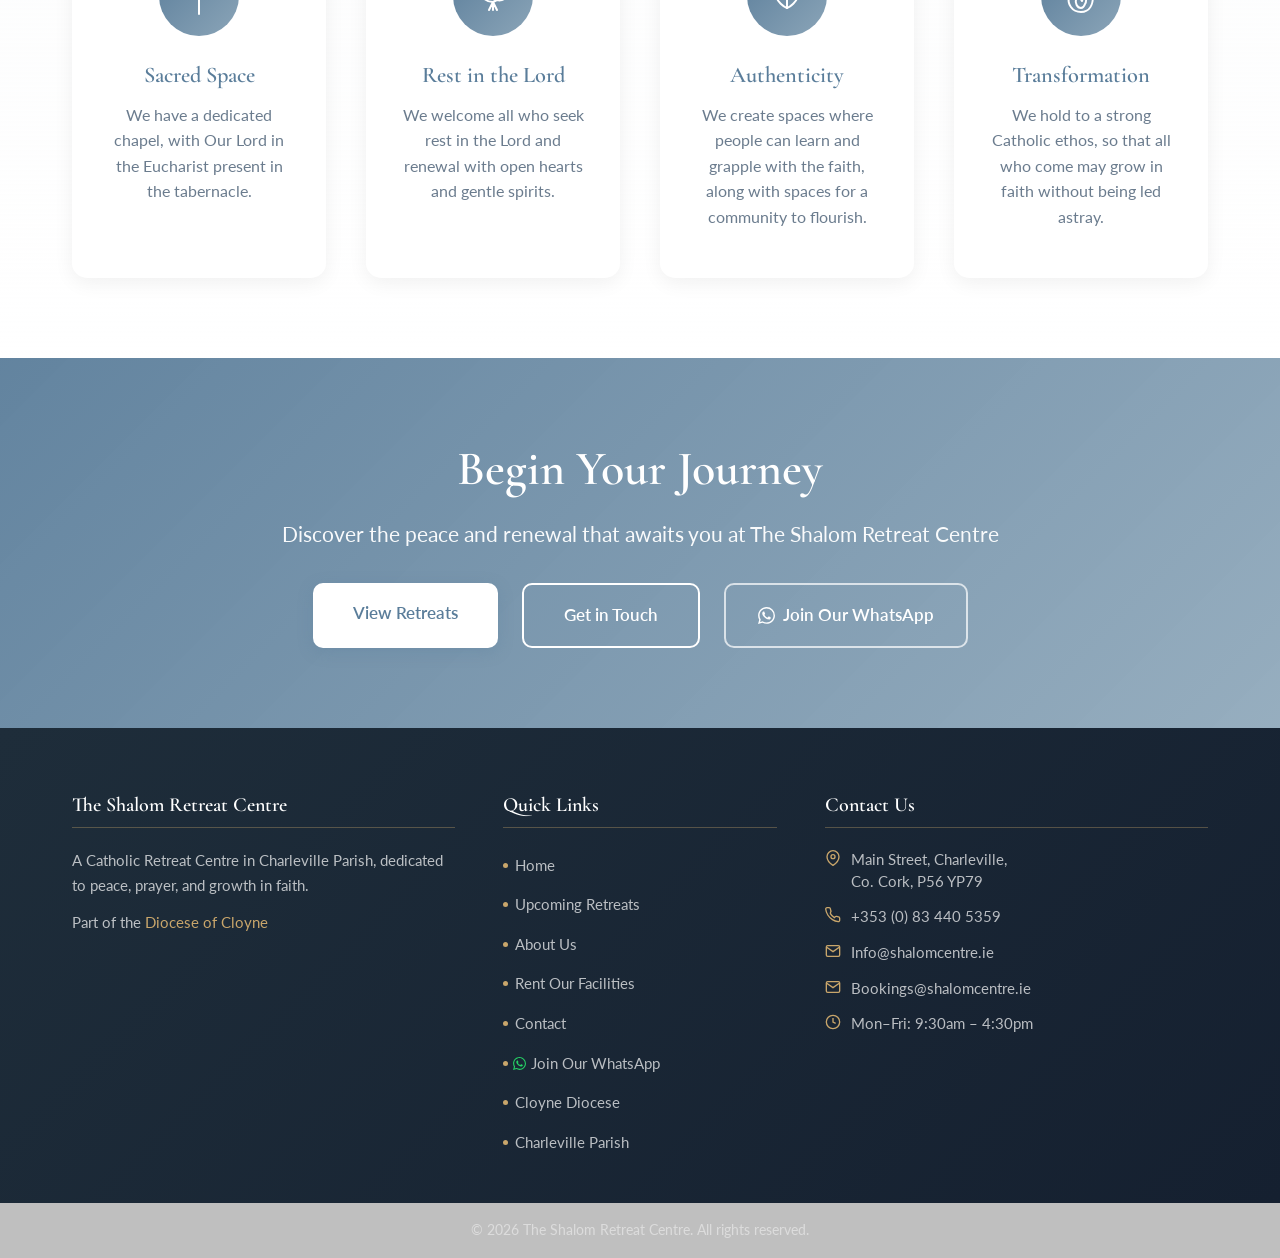
==== commit 309050b4: "Add files via upload" ====
--- a/about.html
+++ b/about.html
@@ -20,6 +20,7 @@
             <ul class="nav-menu">
                 <li><a href="index.html">Home</a></li>
                 <li><a href="bookings.html">Retreats</a></li>
+                <li><a href="facilities.html">Rent Our Facilities</a></li>
                 <li><a href="about.html" class="active">About</a></li>
                 <li><a href="contact.html">Contact</a></li>
             </ul>
@@ -197,7 +198,8 @@
                             <li><a href="index.html">Home</a></li>
                             <li><a href="bookings.html">Upcoming Retreats</a></li>
                             <li><a href="about.html">About Us</a></li>
-                            <li><a href="contact.html">Contact</a></li>
+                            <li><a href="facilities.html">Rent Our Facilities</a></li>
+                <li><a href="contact.html">Contact</a></li>
                             <li><a href="https://chat.whatsapp.com/FvwBHMFkd5S3oxi56iMXap?mode=gi_t" target="_blank" rel="noopener" class="wa-link"><svg width="13" height="13" viewBox="0 0 24 24" fill="currentColor" style="color:#25d366;flex-shrink:0"><path d="M17.472 14.382c-.297-.149-1.758-.867-2.03-.967-.273-.099-.471-.148-.67.15-.197.297-.767.966-.94 1.164-.173.199-.347.223-.644.075-.297-.15-1.255-.463-2.39-1.475-.883-.788-1.48-1.761-1.653-2.059-.173-.297-.018-.458.13-.606.134-.133.298-.347.446-.52.149-.174.198-.298.298-.497.099-.198.05-.371-.025-.52-.075-.149-.669-1.612-.916-2.207-.242-.579-.487-.5-.669-.51-.173-.008-.371-.01-.57-.01-.198 0-.52.074-.792.372-.272.297-1.04 1.016-1.04 2.479 0 1.462 1.065 2.875 1.213 3.074.149.198 2.096 3.2 5.077 4.487.709.306 1.262.489 1.694.625.712.227 1.36.195 1.871.118.571-.085 1.758-.719 2.006-1.413.248-.694.248-1.289.173-1.413-.074-.124-.272-.198-.57-.347m-5.421 7.403h-.004a9.87 9.87 0 01-5.031-1.378l-.361-.214-3.741.982.998-3.648-.235-.374a9.86 9.86 0 01-1.51-5.26c.001-5.45 4.436-9.884 9.888-9.884 2.64 0 5.122 1.03 6.988 2.898a9.825 9.825 0 012.893 6.994c-.003 5.45-4.437 9.884-9.885 9.884m8.413-18.297A11.815 11.815 0 0012.05 0C5.495 0 .16 5.335.157 11.892c0 2.096.547 4.142 1.588 5.945L.057 24l6.305-1.654a11.882 11.882 0 005.683 1.448h.005c6.554 0 11.89-5.335 11.893-11.893a11.821 11.821 0 00-3.48-8.413z"/></svg>Join Our WhatsApp</a></li>
                             <li><a href="https://www.cloynediocese.ie" target="_blank" rel="noopener">Cloyne Diocese</a></li>
                             <li><a href="https://www.charlevilleparish.ie" target="_blank" rel="noopener">Charleville Parish</a></li>
--- a/styles.css
+++ b/styles.css
@@ -538,16 +538,17 @@
     gap: 1.8rem;
 }
 
-/* ===== RETREAT SIGNUP HERO ===== */
-.retreat-hero {
+
+/* ===== RETREAT SIGNUP — IMAGE BANNER (req 4: no text overlay) ===== */
+.retreat-hero-img-wrap {
     position: relative;
-    height: 340px;
     width: 100%;
+    height: 360px;
     overflow: hidden;
     background: #2c3e50;
 }
 
-.retreat-hero img {
+.retreat-hero-banner-img {
     width: 100%;
     height: 100%;
     object-fit: cover;
@@ -555,65 +556,84 @@
     display: block;
 }
 
-.retreat-hero-gradient {
+/* Tag pill in top-right of the image — kept visible on hover via z-index:3 (req 5) */
+.retreat-hero-banner-tag {
     position: absolute;
-    bottom: 0; left: 0;
-    width: 100%; height: 75%;
-    background: linear-gradient(to top, rgba(20,30,40,0.88) 0%, transparent 100%);
-    pointer-events: none;
-}
-
-.retreat-hero-info {
-    position: absolute;
-    bottom: 0; left: 0; right: 0;
-    padding: 2rem 3rem 2.2rem;
+    top: 1.2rem; right: 1.5rem;
+    z-index: 3;
+    background: var(--accent-color);
     color: #fff;
-    z-index: 2;
-}
-
-.retreat-hero-tag {
+    padding: 0.35rem 1.1rem;
+    border-radius: 20px;
+    font-size: 0.8rem;
+    font-weight: 700;
+    letter-spacing: 0.05em;
+    text-transform: uppercase;
+    box-shadow: 0 2px 8px rgba(0,0,0,0.25);
+}
+
+/* ===== RETREAT INFO BLOCK — BELOW the banner (req 4) ===== */
+.retreat-hero-below {
+    background: var(--bg-light);
+    border-bottom: 3px solid var(--accent-color);
+    padding: 2rem 0 1.8rem;
+}
+
+.retreat-hero-below-inner {
+    max-width: 820px;
+}
+
+.retreat-hero-below-tag {
     display: inline-block;
     background: var(--accent-color);
     color: #fff;
     padding: 0.3rem 1rem;
     border-radius: 20px;
-    font-size: 0.8rem;
+    font-size: 0.78rem;
     font-weight: 700;
     letter-spacing: 0.05em;
     text-transform: uppercase;
-    margin-bottom: 0.7rem;
-}
-
-.retreat-hero-info h1 {
-    font-size: 2.4rem;
-    margin-bottom: 0.5rem;
-    text-shadow: 0 2px 12px rgba(0,0,0,0.4);
-    color: #fff;
-    line-height: 1.2;
-}
-
-.retreat-hero-meta {
+    margin-bottom: 0.75rem;
+}
+
+.retreat-hero-below-title {
+    font-size: 2.2rem;
+    color: var(--text-dark);
+    margin-bottom: 0.6rem;
+    line-height: 1.25;
+}
+
+.retreat-hero-below-meta {
     display: flex;
     align-items: center;
     gap: 0.5rem;
+    color: var(--text-light);
     font-size: 0.95rem;
-    opacity: 0.92;
-    font-weight: 400;
-    flex-wrap: wrap;
-}
-
-.retreat-hero-meta svg {
-    stroke: var(--accent-color);
-    flex-shrink: 0;
-}
-
-.retreat-hero-description {
-    margin-top: 0.5rem;
-    font-size: 1rem;
-    opacity: 0.85;
-    font-weight: 300;
-    max-width: 640px;
-}
+    margin-bottom: 0.9rem;
+}
+.retreat-hero-below-meta svg { stroke: var(--primary-color); flex-shrink: 0; }
+
+.retreat-hero-below-desc {
+    color: var(--text-light);
+    line-height: 1.75;
+    margin: 0;
+    max-width: 680px;
+}
+
+/* Cost / donation badge — on signup page hero */
+.retreat-cost-badge-hero {
+    display: inline-block;
+    margin-top: 1rem;
+    background: #fff8ee;
+    border: 1.5px solid var(--accent-color);
+    color: #7a5a1e;
+    padding: 0.45rem 1.1rem;
+    border-radius: 8px;
+    font-size: 0.95rem;
+    font-weight: 600;
+}
+
+
 
 .retreat-card {
     background: var(--white);
@@ -635,19 +655,26 @@
     position: relative;
     height: 240px;
     overflow: hidden;
+    /* Establish a stacking context so z-index on the tag is scoped here */
+    isolation: isolate;
 }
 
 .retreat-image img {
     width: 100%; height: 100%;
     object-fit: cover;
     transition: transform 0.5s ease;
+    /* Image sits at z-index:0, tag at z-index:3 — tag always on top (req 5) */
+    position: relative;
+    z-index: 0;
 }
 
 .retreat-card:hover .retreat-image img { transform: scale(1.1); }
 
+/* Tag stays visible during hover/scale — z-index:3 set inline in JS too (req 5) */
 .retreat-tag {
     position: absolute;
     top: 1rem; right: 1rem;
+    z-index: 3;
     background: var(--accent-color);
     color: var(--white);
     padding: 0.5rem 1.2rem;
@@ -655,6 +682,8 @@
     font-size: 0.85rem;
     font-weight: 600;
     box-shadow: 0 2px 10px rgba(0,0,0,0.2);
+    /* Prevent tag from scaling with the image */
+    pointer-events: none;
 }
 
 .retreat-content { padding: 2rem; display: flex; flex-direction: column; flex: 1; }
@@ -683,15 +712,34 @@
     flex-shrink: 0;
 }
 
-.retreat-content p {
+/* Description: 3-line ellipsis truncation (req 4) — replaces old scroll-on-hover */
+.retreat-desc-wrap {
+    margin-bottom: 0.8rem;
+}
+
+.retreat-desc-wrap p {
     color: var(--text-light);
     line-height: 1.7;
-    margin-bottom: 0;
+    margin: 0;
     display: -webkit-box;
     -webkit-line-clamp: 3;
     -webkit-box-orient: vertical;
     overflow: hidden;
-    flex-shrink: 0;
+    text-overflow: ellipsis;
+}
+
+/* Optional cost/donation badge on cards (req 6) */
+.retreat-cost-badge {
+    display: inline-block;
+    background: #fff8ee;
+    border: 1.5px solid var(--accent-color);
+    color: #7a5a1e;
+    padding: 0.3rem 0.9rem;
+    border-radius: 8px;
+    font-size: 0.88rem;
+    font-weight: 600;
+    margin-bottom: 0.8rem;
+    align-self: flex-start;
 }
 
 .retreat-content .btn-secondary {
@@ -700,7 +748,7 @@
     font-size: 1rem;
     text-align: center;
     margin-top: auto;
-    padding-top: 2.3rem;
+    padding-top: 1.5rem;
     flex-shrink: 0;
 }
 
@@ -1228,3 +1276,197 @@
     .retreats-section .retreats-grid { grid-template-columns: 1fr; }
     .nav-logo img    { height: 50px; }
 }
+
+/* ===== BOOKING SUCCESS POPUP (req 3) ===== */
+#bookingPopup {
+    display: none;
+    position: fixed;
+    inset: 0;
+    z-index: 9999;
+    align-items: center;
+    justify-content: center;
+}
+
+.booking-popup-overlay {
+    position: absolute;
+    inset: 0;
+    background: rgba(30, 45, 58, 0.7);
+    backdrop-filter: blur(3px);
+    display: flex;
+    align-items: center;
+    justify-content: center;
+    padding: 1.5rem;
+}
+
+.booking-popup-box {
+    background: var(--white);
+    border-radius: 16px;
+    padding: 2.5rem 2rem;
+    max-width: 440px;
+    width: 100%;
+    text-align: center;
+    box-shadow: 0 20px 60px rgba(0,0,0,0.25);
+    animation: popupIn 0.28s cubic-bezier(0.34, 1.56, 0.64, 1);
+}
+
+@keyframes popupIn {
+    from { opacity: 0; transform: scale(0.85) translateY(20px); }
+    to   { opacity: 1; transform: scale(1)    translateY(0); }
+}
+
+.booking-popup-icon {
+    width: 72px; height: 72px;
+    border-radius: 50%;
+    background: #e8f5e9;
+    display: flex;
+    align-items: center;
+    justify-content: center;
+    margin: 0 auto 1.2rem;
+    stroke: var(--success);
+}
+
+.booking-popup-icon svg { stroke: #388e3c; }
+
+.booking-popup-title {
+    font-family: var(--font-heading);
+    font-size: 1.8rem;
+    color: var(--text-dark);
+    margin-bottom: 0.75rem;
+}
+
+.booking-popup-msg {
+    color: var(--text-light);
+    line-height: 1.7;
+    margin-bottom: 1.5rem;
+    font-size: 0.98rem;
+}
+
+.booking-popup-close {
+    padding: 0.8rem 2.5rem;
+    font-size: 1rem;
+}
+
+/* ===== FACILITIES PAGE (req 7) ===== */
+.facilities-hero {
+    padding: 5rem 0 3.5rem;
+    text-align: center;
+    background: linear-gradient(135deg, #f0f4f8 0%, #e8f0f5 100%);
+    border-bottom: 1px solid rgba(90,125,154,0.15);
+}
+
+.facilities-hero h1 { color: var(--primary-color); }
+.facilities-hero p   { color: var(--text-light); font-size: 1.15rem; max-width: 640px; margin: 0 auto; }
+
+.facilities-section { padding: 5rem 0; background: var(--white); }
+
+.facilities-intro {
+    max-width: 780px;
+    margin: 0 auto 4rem;
+    text-align: center;
+}
+
+.facilities-intro h2 { color: var(--primary-color); margin-bottom: 1rem; }
+.facilities-intro p  { color: var(--text-light); font-size: 1.05rem; line-height: 1.8; }
+
+.facilities-grid {
+    display: grid;
+    grid-template-columns: repeat(auto-fill, minmax(300px, 1fr));
+    gap: 2rem;
+    margin-bottom: 4rem;
+}
+
+.facility-card {
+    background: var(--bg-light);
+    border-radius: 14px;
+    padding: 2rem;
+    border: 1px solid rgba(90,125,154,0.12);
+    transition: var(--transition);
+}
+
+.facility-card:hover {
+    transform: translateY(-4px);
+    box-shadow: 0 8px 24px rgba(0,0,0,0.09);
+    border-color: var(--primary-color);
+}
+
+.facility-icon {
+    width: 52px; height: 52px;
+    border-radius: 12px;
+    background: linear-gradient(135deg, var(--primary-color), var(--secondary-color));
+    display: flex;
+    align-items: center;
+    justify-content: center;
+    margin-bottom: 1.2rem;
+}
+.facility-icon svg { stroke: #fff; }
+
+.facility-card h3 { color: var(--text-dark); font-size: 1.3rem; margin-bottom: 0.6rem; }
+.facility-card p  { color: var(--text-light); font-size: 0.95rem; line-height: 1.7; margin: 0; }
+
+.facilities-cta {
+    background: linear-gradient(135deg, var(--primary-color) 0%, #4a6d8a 100%);
+    border-radius: 18px;
+    padding: 3.5rem 3rem;
+    text-align: center;
+    color: #fff;
+    margin-top: 2rem;
+}
+
+.facilities-cta h2 { color: #fff; margin-bottom: 1rem; font-size: 2.2rem; }
+.facilities-cta p  { color: rgba(255,255,255,0.85); font-size: 1.05rem; margin-bottom: 2rem; }
+
+.facilities-cta .cta-buttons { display: flex; gap: 1rem; justify-content: center; flex-wrap: wrap; }
+.facilities-cta .btn-primary  { background: #fff; color: var(--primary-color); }
+.facilities-cta .btn-primary:hover { background: var(--accent-color); color: #fff; }
+.facilities-cta .btn-secondary { border-color: rgba(255,255,255,0.7); color: #fff; }
+.facilities-cta .btn-secondary:hover { background: #fff; color: var(--primary-color); }
+
+.facilities-what { padding: 5rem 0; background: var(--bg-light); }
+.facilities-what h2 { color: var(--primary-color); text-align: center; margin-bottom: 3rem; }
+
+.what-grid {
+    display: grid;
+    grid-template-columns: 1fr 1fr;
+    gap: 3rem;
+    align-items: start;
+}
+
+.what-list { list-style: none; display: flex; flex-direction: column; gap: 1rem; }
+.what-list li {
+    display: flex;
+    gap: 0.9rem;
+    align-items: flex-start;
+    color: var(--text-light);
+    font-size: 0.97rem;
+    line-height: 1.6;
+}
+.what-list li::before {
+    content: '';
+    display: block;
+    width: 8px; height: 8px;
+    border-radius: 50%;
+    background: var(--accent-color);
+    flex-shrink: 0;
+    margin-top: 0.5rem;
+}
+
+.facilities-testimonial {
+    background: var(--white);
+    border-left: 4px solid var(--accent-color);
+    border-radius: 0 12px 12px 0;
+    padding: 1.8rem 2rem;
+    margin-top: 1rem;
+}
+.facilities-testimonial p  { color: var(--text-light); font-style: italic; line-height: 1.8; margin-bottom: 0.6rem; }
+.facilities-testimonial cite { font-size: 0.88rem; color: var(--primary-color); font-weight: 600; font-style: normal; }
+
+@media (max-width: 768px) {
+    .what-grid { grid-template-columns: 1fr; }
+    .facilities-cta { padding: 2.5rem 1.5rem; }
+    .facilities-cta h2 { font-size: 1.7rem; }
+}
+
+@media (max-width: 600px) {
+    .retreat-hero-img-wrap { height: 240px; }
+    .retreat-hero-below-title { font-size: 1.6rem; }
+}
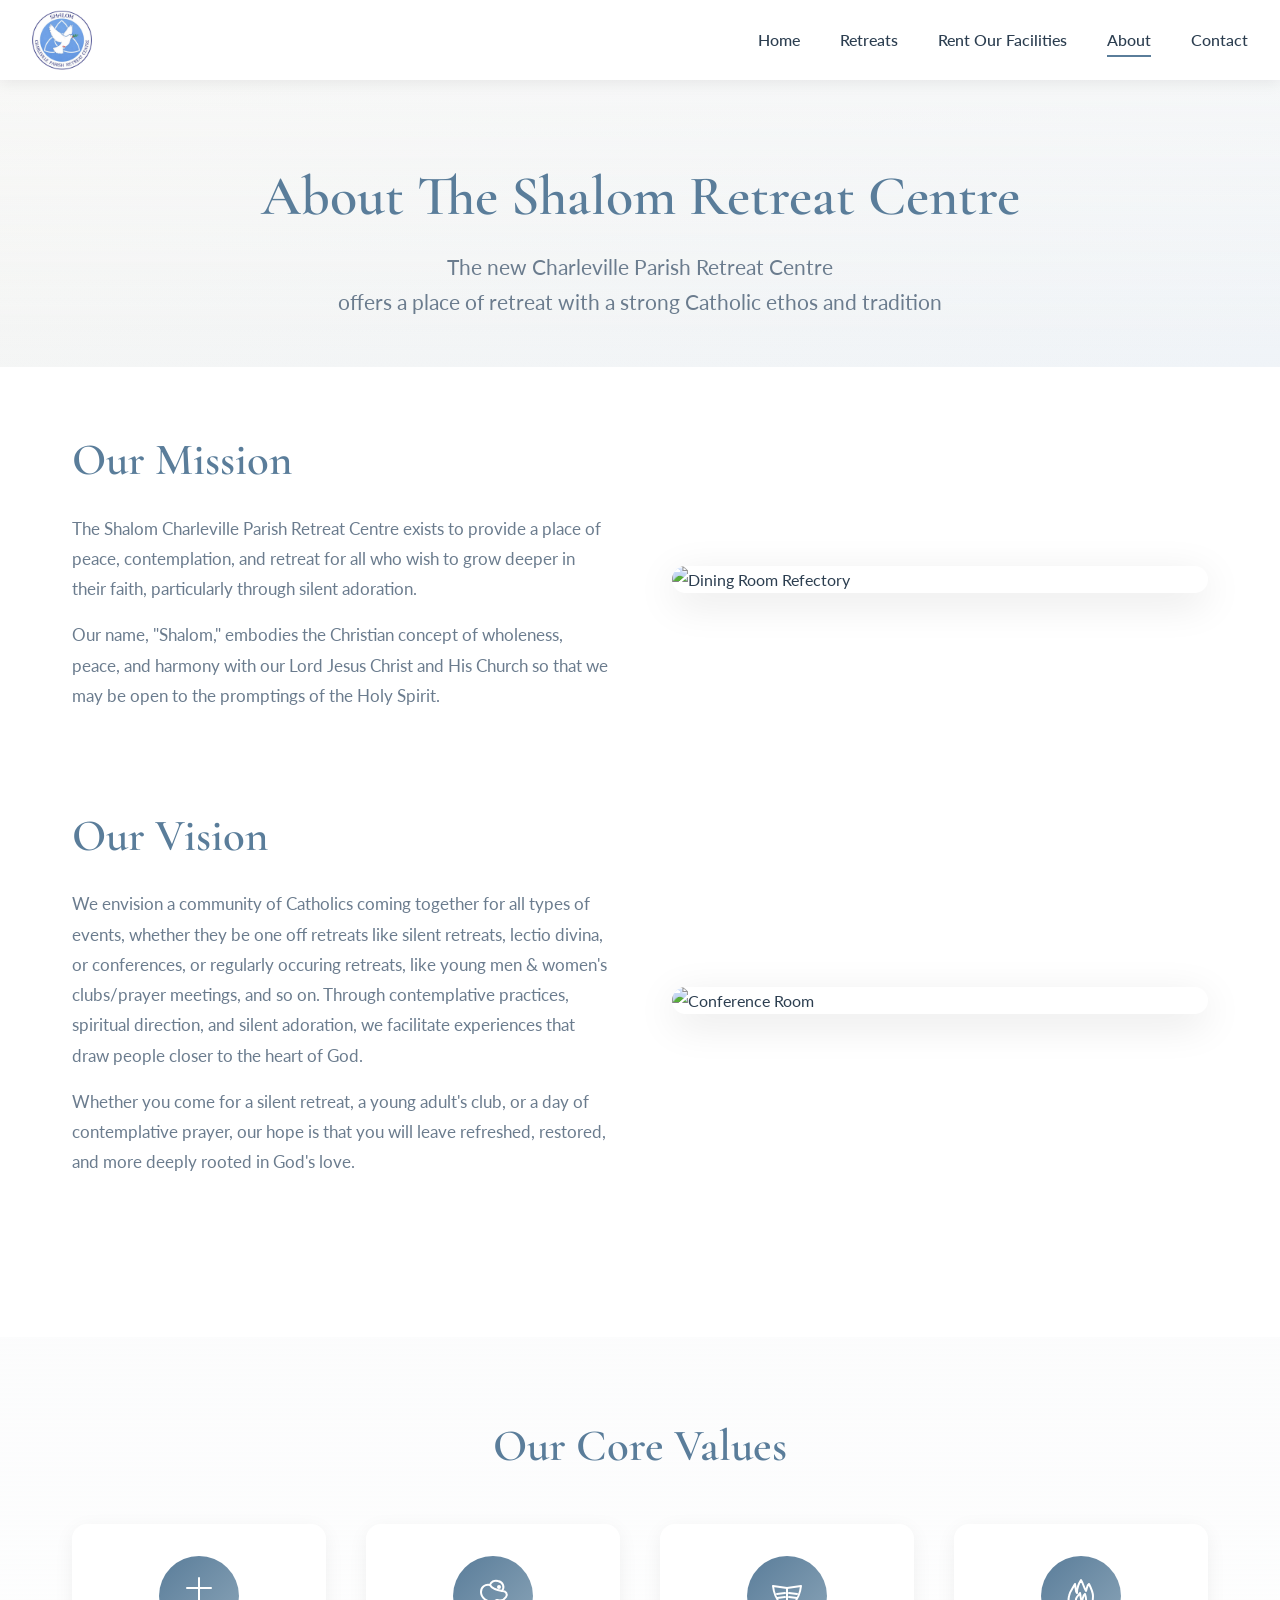
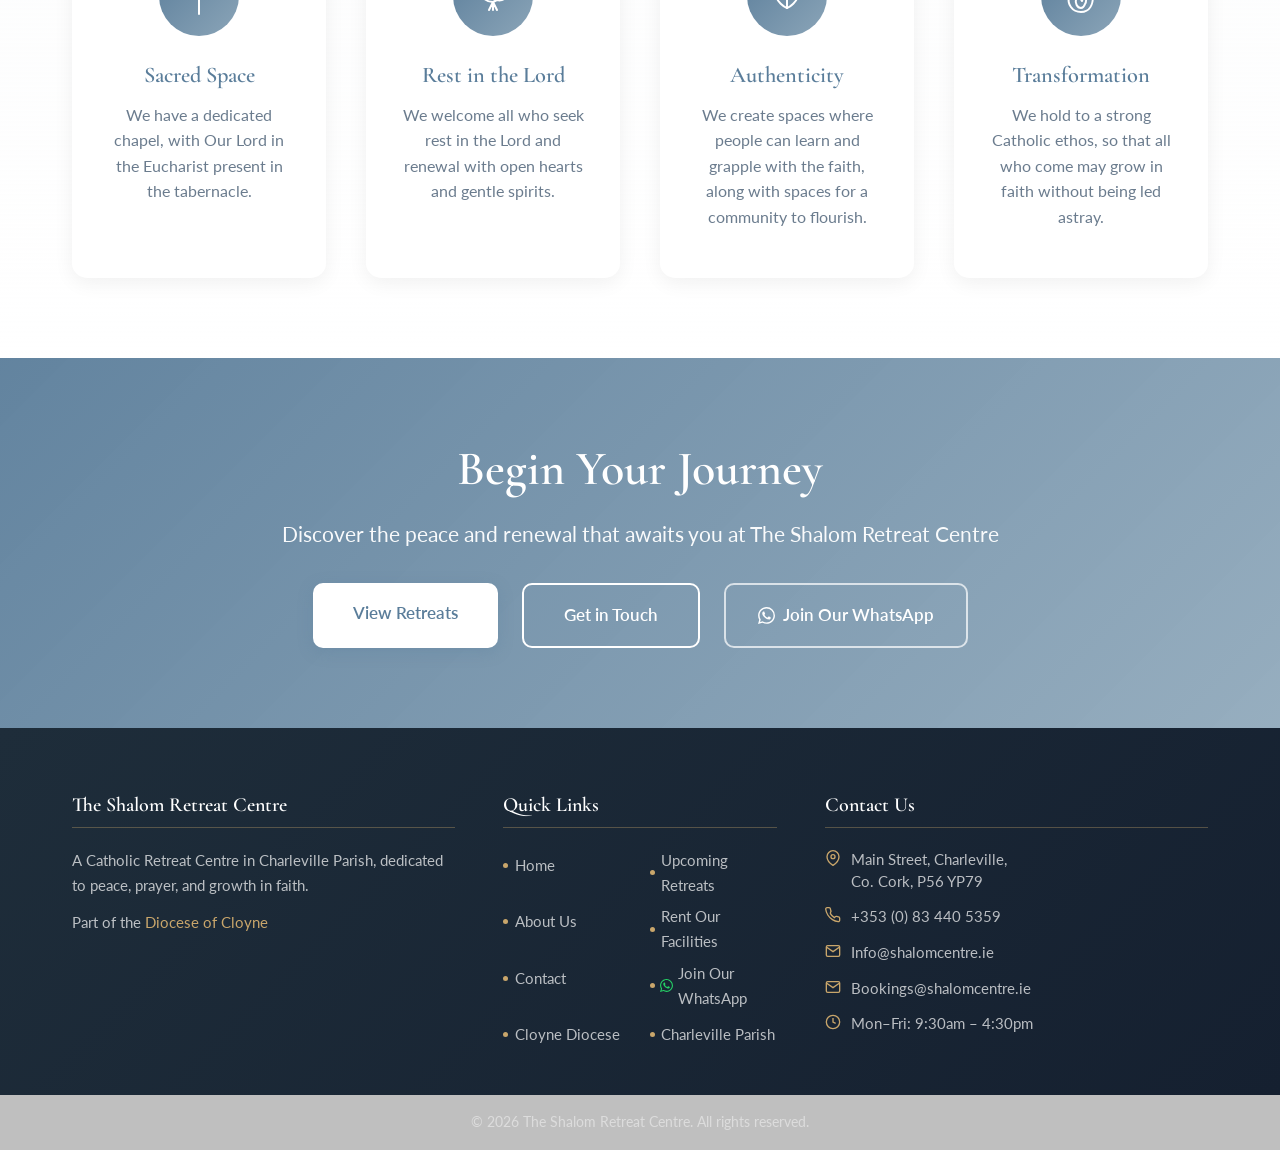
==== commit 24adb6a7: "Add files via upload" ====
--- a/about.html
+++ b/about.html
@@ -194,7 +194,7 @@
                     <!-- Quick links col -->
                     <div class="footer-col">
                         <h4>Quick Links</h4>
-                        <ul class="footer-links">
+                        <ul class="footer-links footer-links-grid">
                             <li><a href="index.html">Home</a></li>
                             <li><a href="bookings.html">Upcoming Retreats</a></li>
                             <li><a href="about.html">About Us</a></li>
--- a/styles.css
+++ b/styles.css
@@ -618,6 +618,7 @@
     line-height: 1.75;
     margin: 0;
     max-width: 680px;
+    white-space: pre-line;
 }
 
 /* Cost / donation badge — on signup page hero */
@@ -721,6 +722,7 @@
     color: var(--text-light);
     line-height: 1.7;
     margin: 0;
+    white-space: pre-line;
     display: -webkit-box;
     -webkit-line-clamp: 3;
     -webkit-box-orient: vertical;
@@ -1470,3 +1472,560 @@
     .retreat-hero-img-wrap { height: 240px; }
     .retreat-hero-below-title { font-size: 1.6rem; }
 }
+
+/* ===== NOTICE BANNER (index page) ===== */
+#noticeBanner {
+    background: linear-gradient(90deg, #5a7d9a 0%, #4a6d8a 100%);
+    color: #fff;
+    padding: 0.85rem 0;
+    text-align: center;
+    position: relative;
+    z-index: 10;
+}
+
+.notice-banner-inner {
+    display: flex;
+    align-items: center;
+    justify-content: center;
+    gap: 0.6rem;
+    max-width: 900px;
+    margin: 0 auto;
+    padding: 0 1.5rem;
+    font-size: 0.97rem;
+    font-weight: 500;
+    line-height: 1.5;
+}
+
+.notice-banner-inner svg { stroke: rgba(255,255,255,0.85); flex-shrink: 0; }
+
+/* ===== FACILITIES HERO BANNER (with image) ===== */
+.facilities-hero-banner {
+    position: relative;
+    width: 100%;
+    height: 420px;
+    overflow: hidden;
+    background: #2c3e50;
+}
+
+.facilities-hero-banner-img {
+    width: 100%;
+    height: 100%;
+    object-fit: cover;
+    object-position: top;
+    display: block;
+}
+
+.facilities-hero-banner-overlay {
+    position: absolute;
+    inset: 0;
+    background: linear-gradient(to bottom, rgba(20,35,50,0.35) 0%, rgba(20,35,50,0.65) 100%);
+}
+
+.facilities-hero-banner-text {
+    position: absolute;
+    bottom: 0; left: 0; right: 0;
+    padding: 2.5rem 3rem;
+    color: #fff;
+    z-index: 2;
+}
+
+.facilities-hero-banner-text h1 {
+    color: #fff;
+    font-size: 3rem;
+    margin-bottom: 0.4rem;
+    text-shadow: 0 2px 12px rgba(0,0,0,0.4);
+}
+
+.facilities-hero-banner-text p {
+    color: rgba(255,255,255,0.88);
+    font-size: 1.1rem;
+    margin: 0;
+}
+
+/* ===== FACILITY CARD IMAGE SLOT ===== */
+.facility-card {
+    display: flex;
+    flex-direction: column;
+    background: var(--bg-light);
+    border-radius: 14px;
+    overflow: hidden; /* so card-img clips to rounded corners */
+    border: 1px solid rgba(90,125,154,0.12);
+    transition: var(--transition);
+    padding: 0; /* body carries the padding now */
+}
+
+.facility-card-img {
+    width: 100%;
+    height: 180px;
+    overflow: hidden;
+    flex-shrink: 0;
+}
+
+.facility-card-img img {
+    width: 100%;
+    height: 100%;
+    object-fit: cover;
+    object-position: center;
+    display: block;
+    transition: transform 0.4s ease;
+}
+
+.facility-card:hover .facility-card-img img { transform: scale(1.05); }
+
+.facility-card-body {
+    padding: 2rem;
+    display: flex;
+    flex-direction: column;
+    flex: 1;
+}
+
+/* Keep old single-padding style for cards without image slot (icon + body) */
+.facility-card > .facility-icon { padding: 2rem 2rem 0; }
+.facility-card > h3             { padding: 0 2rem; }
+.facility-card > p              { padding: 0 2rem 2rem; }
+
+/* ===== FACILITIES CAROUSEL ===== */
+.facilities-carousel-wrap {
+    margin: 3rem 0;
+}
+
+.carousel-heading {
+    text-align: center;
+    color: var(--primary-color);
+    margin-bottom: 1.5rem;
+    font-size: 2rem;
+}
+
+.facilities-carousel {
+    position: relative;
+    border-radius: 16px;
+    overflow: hidden;
+    background: #111;
+    aspect-ratio: 16/7;
+    max-height: 500px;
+    box-shadow: 0 8px 32px rgba(0,0,0,0.18);
+}
+
+.carousel-track {
+    position: relative;
+    width: 100%;
+    height: 100%;
+}
+
+.carousel-slide {
+    position: absolute;
+    inset: 0;
+    opacity: 0;
+    transition: opacity 0.6s ease;
+    display: block;
+    cursor: pointer;
+}
+
+.carousel-slide.active { opacity: 1; }
+
+.carousel-slide img {
+    width: 100%;
+    height: 100%;
+    object-fit: cover;
+    object-position: center;
+    display: block;
+}
+
+.carousel-btn {
+    position: absolute;
+    top: 50%;
+    transform: translateY(-50%);
+    z-index: 5;
+    background: rgba(255,255,255,0.15);
+    border: 2px solid rgba(255,255,255,0.4);
+    border-radius: 50%;
+    width: 48px; height: 48px;
+    display: flex; align-items: center; justify-content: center;
+    cursor: pointer;
+    color: #fff;
+    transition: background 0.2s, border-color 0.2s;
+    backdrop-filter: blur(4px);
+}
+
+.carousel-btn:hover { background: rgba(255,255,255,0.3); border-color: rgba(255,255,255,0.8); }
+.carousel-prev { left: 1rem; }
+.carousel-next { right: 1rem; }
+
+.carousel-dots {
+    position: absolute;
+    bottom: 1rem;
+    left: 0; right: 0;
+    display: flex;
+    justify-content: center;
+    gap: 0.5rem;
+    z-index: 5;
+}
+
+.carousel-dot {
+    width: 10px; height: 10px;
+    border-radius: 50%;
+    background: rgba(255,255,255,0.45);
+    border: none;
+    cursor: pointer;
+    padding: 0;
+    transition: background 0.2s, transform 0.2s;
+}
+
+.carousel-dot.active { background: #fff; transform: scale(1.2); }
+
+@media (max-width: 600px) {
+    .facilities-hero-banner          { height: 260px; }
+    .facilities-hero-banner-text h1  { font-size: 2rem; }
+    .facilities-hero-banner-text     { padding: 1.5rem; }
+    .carousel-btn                    { width: 36px; height: 36px; }
+    .facilities-carousel             { aspect-ratio: 4/3; }
+    .notice-banner-inner             { font-size: 0.88rem; }
+}
+
+/* =====================================================
+   FACILITIES PAGE v2 — condensed, sleek, professional
+   ===================================================== */
+
+/* ── Scroll reveal ───────────────────────────────── */
+.reveal,
+.reveal-up {
+    opacity: 0;
+    transition: opacity 0.65s ease, transform 0.65s ease;
+}
+.reveal     { transform: none; }
+.reveal-up  { transform: translateY(28px); }
+.reveal.in-view,
+.reveal-up.in-view {
+    opacity: 1;
+    transform: translateY(0);
+}
+/* Stagger siblings automatically */
+.fac-grid .fac-card:nth-child(1) { transition-delay: 0.05s; }
+.fac-grid .fac-card:nth-child(2) { transition-delay: 0.12s; }
+.fac-grid .fac-card:nth-child(3) { transition-delay: 0.19s; }
+.fac-grid .fac-card:nth-child(4) { transition-delay: 0.05s; }
+.fac-grid .fac-card:nth-child(5) { transition-delay: 0.12s; }
+.fac-grid .fac-card:nth-child(6) { transition-delay: 0.19s; }
+
+/* ── Hero fallback (no image) ────────────────────── */
+.fac-hero-fallback {
+    padding: 5rem 0 3rem;
+    text-align: center;
+    background: linear-gradient(135deg, #f0f4f8, #e8f0f5);
+    border-bottom: 1px solid rgba(90,125,154,0.12);
+}
+.fac-hero-label {
+    font-family: var(--font-body);
+    font-size: 0.8rem;
+    font-weight: 700;
+    letter-spacing: 0.18em;
+    text-transform: uppercase;
+    color: var(--primary-color);
+    margin-bottom: 0.7rem;
+}
+.fac-hero-sub {
+    color: var(--text-light);
+    font-size: 1.1rem;
+    max-width: 560px;
+    margin: 0.6rem auto 0;
+    line-height: 1.7;
+}
+.fac-hero-fallback h1 { color: var(--primary-color); font-size: 3rem; margin-bottom: 0.3rem; }
+
+/* ── Stats bar ───────────────────────────────────── */
+.fac-stats-bar {
+    background: var(--primary-color);
+    padding: 1.4rem 0;
+}
+.fac-stats {
+    display: flex;
+    align-items: center;
+    justify-content: center;
+    gap: 0;
+    flex-wrap: wrap;
+}
+.fac-stat {
+    display: flex;
+    flex-direction: column;
+    align-items: center;
+    padding: 0 2.5rem;
+    gap: 0.15rem;
+}
+.fac-stat-n {
+    font-family: var(--font-heading);
+    font-size: 2rem;
+    font-weight: 600;
+    color: #fff;
+    line-height: 1;
+}
+.fac-stat-l {
+    font-size: 0.78rem;
+    color: rgba(255,255,255,0.72);
+    text-transform: uppercase;
+    letter-spacing: 0.06em;
+    font-weight: 600;
+}
+.fac-stat-div {
+    width: 1px;
+    height: 2.5rem;
+    background: rgba(255,255,255,0.2);
+    flex-shrink: 0;
+}
+
+/* ── Spaces section ──────────────────────────────── */
+.fac-spaces {
+    padding: 4rem 0 2rem;
+    background: var(--white);
+}
+.fac-section-head {
+    text-align: center;
+    max-width: 640px;
+    margin: 0 auto 2.5rem;
+}
+.fac-section-head h2 { color: var(--primary-color); margin-bottom: 0.6rem; }
+.fac-section-head p  { color: var(--text-light); font-size: 1rem; line-height: 1.7; }
+
+/* ── Facility cards grid ─────────────────────────── */
+.fac-grid {
+    display: grid;
+    grid-template-columns: repeat(3, 1fr);
+    gap: 1.5rem;
+    margin-bottom: 2.5rem;
+}
+
+.fac-card {
+    background: var(--bg-light);
+    border-radius: 12px;
+    overflow: hidden;
+    border: 1px solid rgba(90,125,154,0.1);
+    transition: transform 0.28s ease, box-shadow 0.28s ease, border-color 0.28s ease;
+    display: flex;
+    flex-direction: column;
+}
+.fac-card:hover {
+    transform: translateY(-5px);
+    box-shadow: 0 10px 30px rgba(0,0,0,0.1);
+    border-color: var(--primary-color);
+}
+
+/* Card image — placeholder shown by default, replaced by site-config via script.js */
+.fac-card-img {
+    width: 100%;
+    height: 160px;
+    overflow: hidden;
+    flex-shrink: 0;
+    background: #d5e3ef;
+}
+.fac-card-img img {
+    width: 100%; height: 100%;
+    object-fit: cover;
+    object-position: center;
+    display: block;
+    transition: transform 0.4s ease;
+}
+.fac-card:hover .fac-card-img img { transform: scale(1.06); }
+
+.fac-card-body {
+    padding: 1.4rem 1.5rem 1.6rem;
+    display: flex;
+    flex-direction: column;
+    flex: 1;
+}
+.fac-card-icon {
+    width: 38px; height: 38px;
+    border-radius: 10px;
+    background: linear-gradient(135deg, var(--primary-color), var(--secondary-color));
+    display: flex; align-items: center; justify-content: center;
+    margin-bottom: 0.8rem;
+    flex-shrink: 0;
+}
+.fac-card-icon svg { stroke: #fff; }
+.fac-card-body h3 {
+    color: var(--text-dark);
+    font-size: 1.1rem;
+    margin-bottom: 0.45rem;
+    font-family: var(--font-body);
+    font-weight: 700;
+}
+.fac-card-body p {
+    color: var(--text-light);
+    font-size: 0.9rem;
+    line-height: 1.65;
+    margin: 0;
+}
+
+/* ── Bottom section ──────────────────────────────── */
+.fac-bottom {
+    padding: 3.5rem 0 5rem;
+    background: var(--bg-light);
+    border-top: 1px solid rgba(90,125,154,0.1);
+}
+.fac-bottom-grid {
+    display: grid;
+    grid-template-columns: 1fr 1fr;
+    gap: 3rem;
+    align-items: start;
+}
+
+/* What's included */
+.fac-included h2 { color: var(--primary-color); margin-bottom: 1.4rem; font-size: 1.7rem; }
+.fac-included-list {
+    list-style: none;
+    display: flex;
+    flex-direction: column;
+    gap: 0.6rem;
+    margin-bottom: 2rem;
+}
+.fac-included-list li {
+    display: flex;
+    align-items: flex-start;
+    gap: 0.7rem;
+    color: var(--text-light);
+    font-size: 0.95rem;
+    line-height: 1.55;
+}
+.fac-included-list li::before {
+    content: '';
+    display: block;
+    width: 7px; height: 7px;
+    border-radius: 50%;
+    background: var(--accent-color);
+    flex-shrink: 0;
+    margin-top: 0.45rem;
+}
+
+.fac-testimonial {
+    background: var(--white);
+    border-left: 3px solid var(--accent-color);
+    border-radius: 0 10px 10px 0;
+    padding: 1.3rem 1.4rem;
+    display: flex;
+    flex-direction: column;
+    gap: 0.5rem;
+}
+.fac-testimonial svg { flex-shrink: 0; opacity: 0.6; }
+.fac-testimonial p   { color: var(--text-light); font-style: italic; font-size: 0.93rem; line-height: 1.7; margin: 0; }
+.fac-testimonial cite { font-size: 0.82rem; color: var(--primary-color); font-weight: 700; font-style: normal; }
+
+/* CTA panel */
+.fac-cta-box {
+    background: var(--white);
+    border-radius: 16px;
+    padding: 2rem 2rem 0;
+    border: 1px solid rgba(90,125,154,0.12);
+    box-shadow: 0 4px 20px rgba(0,0,0,0.06);
+    overflow: hidden;
+}
+.fac-cta-box h2 { color: var(--primary-color); font-size: 1.7rem; margin-bottom: 0.5rem; }
+.fac-cta-box > p { color: var(--text-light); font-size: 0.95rem; line-height: 1.65; margin-bottom: 1.2rem; }
+.fac-cta-actions { display: flex; gap: 0.8rem; flex-wrap: wrap; margin-bottom: 0; }
+.fac-enquire-btn { display: flex; align-items: center; gap: 0.5rem; }
+
+/* Enquiry form accordion */
+.fac-enquiry-form-wrap {
+    max-height: 0;
+    overflow: hidden;
+    transition: max-height 0.5s cubic-bezier(0.4, 0, 0.2, 1),
+                padding 0.4s ease,
+                opacity 0.35s ease;
+    opacity: 0;
+    padding: 0 0;
+}
+.fac-enquiry-form-wrap.open {
+    max-height: 1000px;
+    opacity: 1;
+    padding: 1.6rem 0 0.5rem;
+}
+
+.fac-enquiry-form { display: flex; flex-direction: column; gap: 1rem; }
+
+.fac-form-row { display: grid; grid-template-columns: 1fr 1fr; gap: 1rem; }
+
+.fac-form-field { display: flex; flex-direction: column; gap: 0.3rem; }
+.fac-form-field label {
+    font-size: 0.82rem;
+    font-weight: 700;
+    color: var(--text-dark);
+    text-transform: uppercase;
+    letter-spacing: 0.04em;
+}
+.fac-form-field label span { color: var(--accent-color); }
+.fac-form-field input,
+.fac-form-field textarea {
+    padding: 0.6rem 0.85rem;
+    border: 1px solid rgba(90,125,154,0.25);
+    border-radius: 8px;
+    font-size: 0.93rem;
+    font-family: var(--font-body);
+    color: var(--text-dark);
+    background: var(--bg-light);
+    transition: border-color 0.2s;
+    width: 100%;
+    box-sizing: border-box;
+}
+.fac-form-field input:focus,
+.fac-form-field textarea:focus {
+    outline: none;
+    border-color: var(--primary-color);
+    background: var(--white);
+}
+.fac-form-field textarea { resize: vertical; min-height: 72px; }
+
+.fac-checkboxes {
+    display: grid;
+    grid-template-columns: 1fr 1fr;
+    gap: 0.4rem 1rem;
+    padding: 0.6rem 0;
+}
+.fac-check {
+    display: flex;
+    align-items: center;
+    gap: 0.45rem;
+    font-size: 0.9rem;
+    color: var(--text-light);
+    cursor: pointer;
+}
+.fac-check input { width: 15px; height: 15px; accent-color: var(--primary-color); cursor: pointer; flex-shrink: 0; }
+
+.fac-form-footer {
+    display: flex;
+    flex-direction: column;
+    gap: 0.7rem;
+    padding-bottom: 0.5rem;
+}
+
+.fac-pricing-note {
+    padding: 1rem 0 1.4rem;
+    font-size: 0.85rem;
+    color: var(--text-light);
+    line-height: 1.65;
+    border-top: 1px solid rgba(90,125,154,0.1);
+    margin-top: 1.2rem;
+}
+.fac-pricing-note strong { color: var(--text-dark); }
+
+/* ── Quick Links 4×2 grid ────────────────────────── */
+.footer-links-grid {
+    display: grid !important;
+    grid-template-columns: 1fr 1fr;
+    gap: 0.4rem 1.2rem;
+}
+
+/* ── Responsive ──────────────────────────────────── */
+@media (max-width: 1024px) {
+    .fac-grid { grid-template-columns: repeat(2, 1fr); }
+}
+
+@media (max-width: 768px) {
+    .fac-bottom-grid    { grid-template-columns: 1fr; }
+    .fac-form-row       { grid-template-columns: 1fr; }
+    .fac-stat           { padding: 0 1.2rem; }
+    .fac-hero-fallback h1 { font-size: 2.2rem; }
+}
+
+@media (max-width: 600px) {
+    .fac-grid           { grid-template-columns: 1fr; }
+    .fac-stat-div       { display: none; }
+    .fac-stats          { gap: 1rem; }
+    .fac-checkboxes     { grid-template-columns: 1fr; }
+}
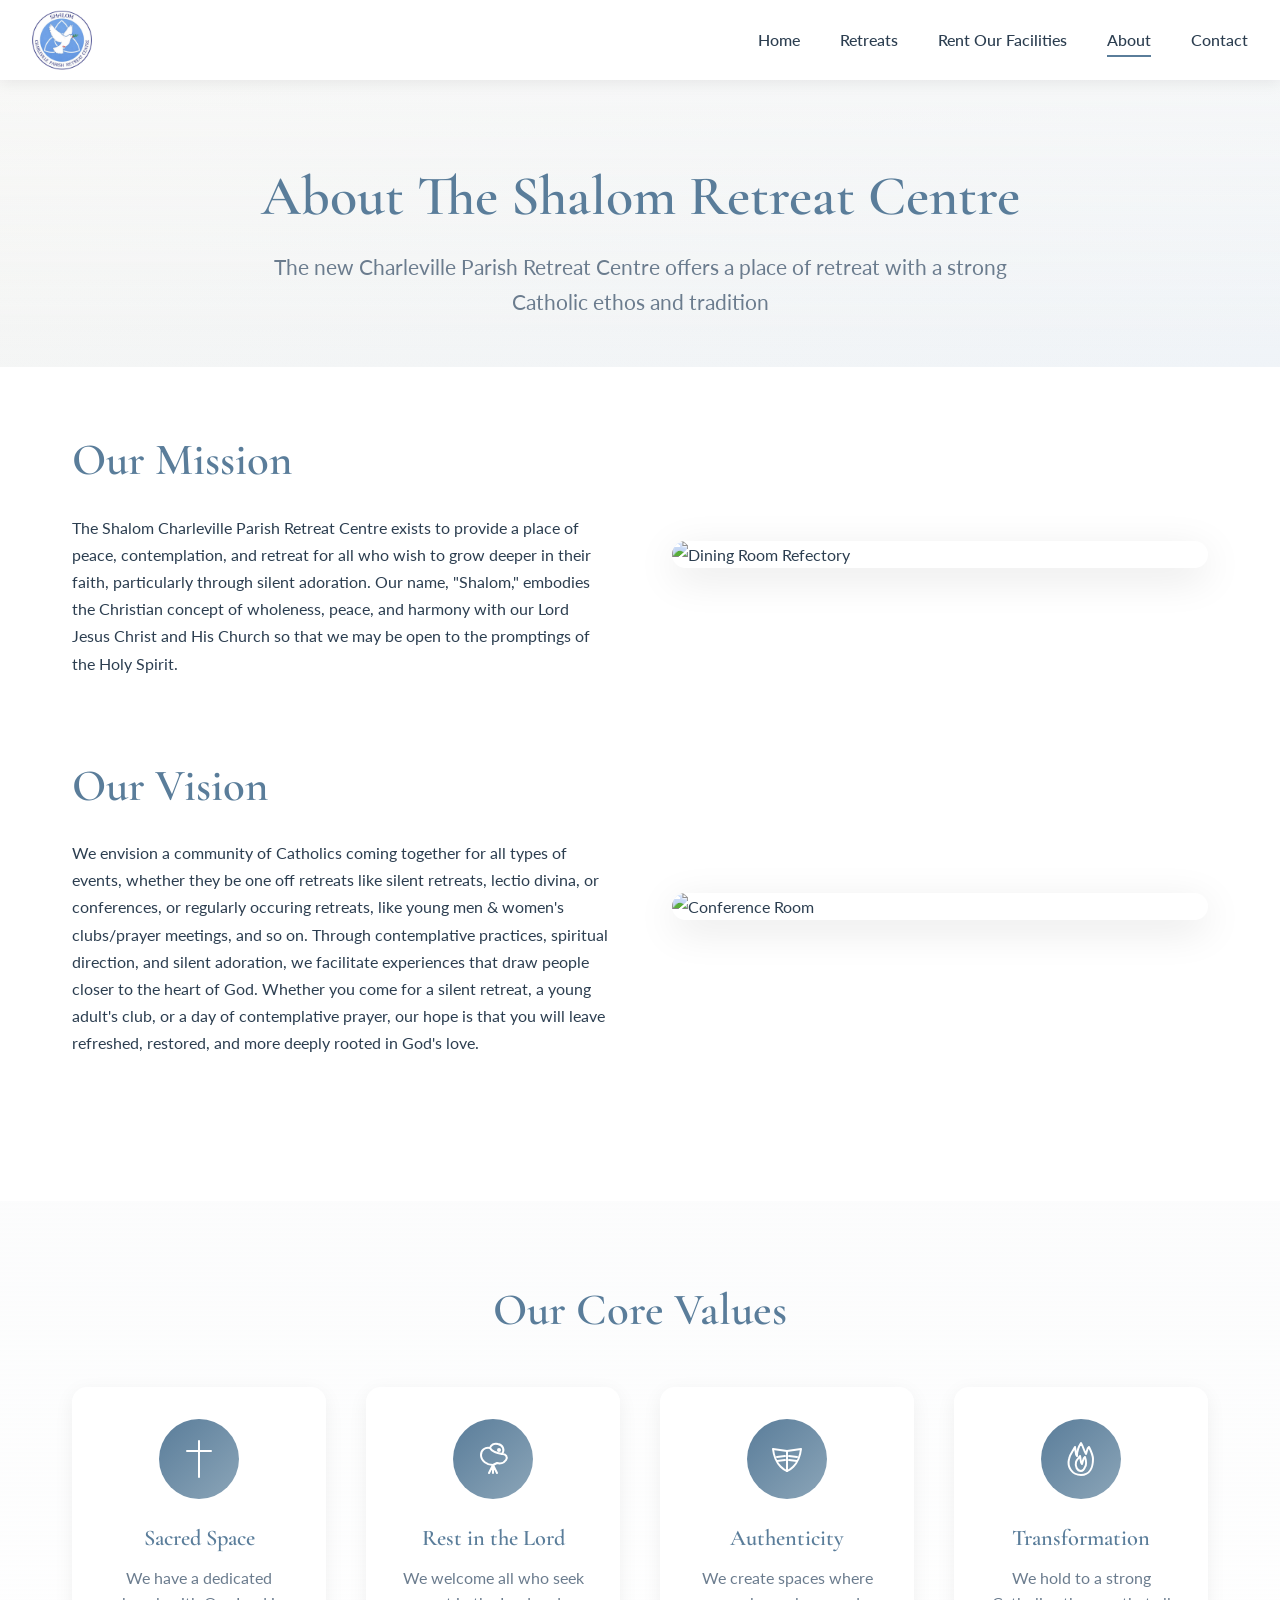
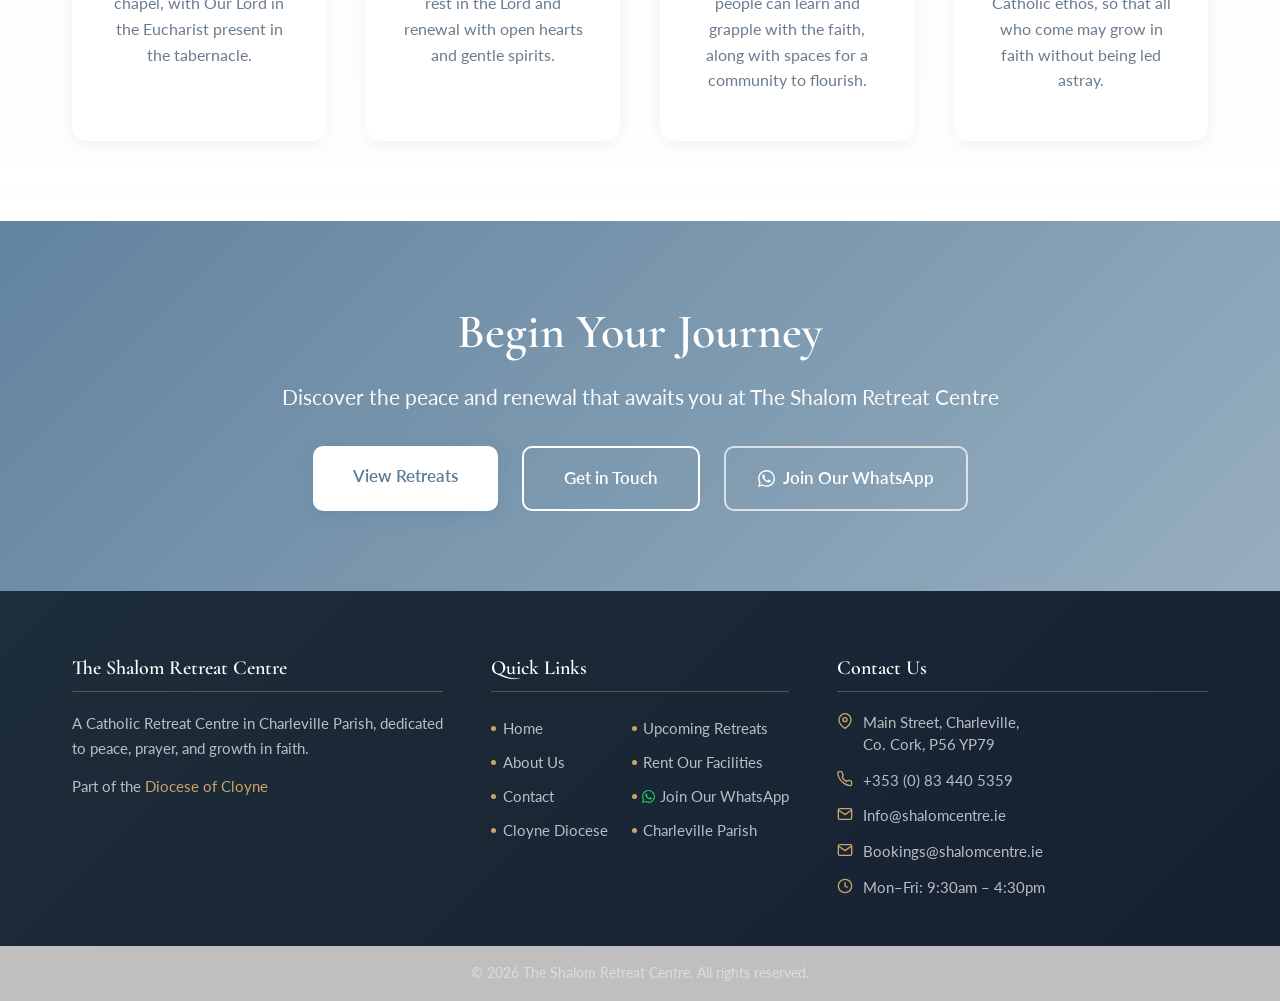
==== commit b8bfa664: "Add files via upload" ====
--- a/about.html
+++ b/about.html
@@ -45,9 +45,9 @@
     <!-- About Hero -->
     <section class="about-hero">
         <div class="container">
-            <h1 class="fade-in">About The Shalom Retreat Centre</h1>
-            <p class="lead fade-in-delay-1">The new Charleville Parish Retreat Centre<br>
-	offers a place of retreat with a strong Catholic ethos and tradition </p>
+            <h1 class="fade-in" data-cms="hero_title">About The Shalom Retreat Centre</h1>
+            <p class="lead fade-in-delay-1" data-cms="hero_subtitle">The new Charleville Parish Retreat Centre<br>
+	offers a place of retreat with a strong Catholic ethos and tradition</p>
         </div>
     </section>
 
@@ -56,27 +56,23 @@
         <div class="container">
             <div class="about-grid">
                 <div class="about-text fade-in-delay-1">
-                    <h2>Our Mission</h2>
-                    <p>The Shalom Charleville Parish Retreat Centre exists to provide a place of peace, contemplation, and retreat for all who wish to grow deeper in their faith, particularly through silent adoration.</p>
-                    
-                    <p>Our name, "Shalom," embodies the Christian concept of wholeness, peace, and harmony with our Lord Jesus Christ and His Church so that we may be open to the promptings of the Holy Spirit.</p>
+                    <h2 data-cms="mission_heading">Our Mission</h2>
+                    <div data-cms="mission_text"><p>The Shalom Charleville Parish Retreat Centre exists to provide a place of peace, contemplation, and retreat for all who wish to grow deeper in their faith, particularly through silent adoration.</p><p>Our name, "Shalom," embodies the Christian concept of wholeness, peace, and harmony with our Lord Jesus Christ and His Church so that we may be open to the promptings of the Holy Spirit.</p></div>
                 </div>
                 
                 <div class="about-image fade-in-delay-2">
-                    <img src="https://i.imgur.com/yASF0Ds.jpeg?w=800&q=80" alt="Dining Room Refectory">
+                    <img src="https://i.imgur.com/yASF0Ds.jpeg?w=800&q=80" alt="Dining Room Refectory" data-cms="mission_image" data-cms-attr="src">
                 </div>
             </div>
 
             <div class="about-grid reverse">
                 <div class="about-image fade-in-delay-3">
-                    <img src="https://i.imgur.com/74WP1Bu.jpeg?w=800&q=80" alt="Conference Room">
+                    <img src="https://i.imgur.com/74WP1Bu.jpeg?w=800&q=80" alt="Conference Room" data-cms="vision_image" data-cms-attr="src">
                 </div>
                 
                 <div class="about-text fade-in-delay-4">
-                    <h2>Our Vision</h2>
-                    <p>We envision a community of Catholics coming together for all types of events, whether they be one off retreats like silent retreats, lectio divina, or conferences, or regularly occuring retreats, like young men & women's clubs/prayer meetings, and so on. Through contemplative practices, spiritual direction, and silent adoration, we facilitate experiences that draw people closer to the heart of God.</p>
-                    
-                    <p>Whether you come for a silent retreat, a young adult's club, or a day of contemplative prayer, our hope is that you will leave refreshed, restored, and more deeply rooted in God's love.</p>
+                    <h2 data-cms="vision_heading">Our Vision</h2>
+                    <div data-cms="vision_text"><p>We envision a community of Catholics coming together for all types of events, whether they be one off retreats like silent retreats, lectio divina, or conferences, or regularly occuring retreats, like young men & women's clubs/prayer meetings, and so on. Through contemplative practices, spiritual direction, and silent adoration, we facilitate experiences that draw people closer to the heart of God.</p><p>Whether you come for a silent retreat, a young adult's club, or a day of contemplative prayer, our hope is that you will leave refreshed, restored, and more deeply rooted in God's love.</p></div>
                 </div>
             </div>
         </div>
--- a/styles.css
+++ b/styles.css
@@ -1153,11 +1153,11 @@
     border-radius: 50%;
     background: var(--accent-color);
     flex-shrink: 0;
-    transition: var(--transition);
-}
-
-.footer-links a:hover { color: var(--white); padding-left: 4px; }
-.footer-links a:hover::before { background: #d9bb85; }
+    transition: background 0.2s, transform 0.2s;
+}
+
+.footer-links a:hover { color: var(--white); }
+.footer-links a:hover::before { background: #d9bb85; transform: scale(1.4); }
 
 /* Contact list */
 .footer-contact-list {
@@ -2008,7 +2008,15 @@
 .footer-links-grid {
     display: grid !important;
     grid-template-columns: 1fr 1fr;
-    gap: 0.4rem 1.2rem;
+    gap: 0.25rem 1.5rem;
+    align-items: start;
+}
+
+/* Prevent any link wrapping mid-word which breaks the grid row heights */
+.footer-links-grid a {
+    white-space: nowrap;
+    overflow: hidden;
+    text-overflow: ellipsis;
 }
 
 /* ── Responsive ──────────────────────────────────── */
@@ -2029,3 +2037,56 @@
     .fac-stats          { gap: 1rem; }
     .fac-checkboxes     { grid-template-columns: 1fr; }
 }
+
+/* ===== SITE EDIT PANEL — retreat manager ===== */
+.se-tabs {
+    display: flex;
+    gap: 0.4rem;
+    flex-wrap: wrap;
+    margin-bottom: 1.5rem;
+    border-bottom: 2px solid var(--border);
+    padding-bottom: 0.75rem;
+}
+
+.se-tab {
+    padding: 0.45rem 1.1rem;
+    border-radius: 6px;
+    font-size: 13px;
+    font-weight: 600;
+    border: 1px solid var(--border);
+    background: var(--white);
+    color: var(--text);
+    cursor: pointer;
+    transition: background 0.15s, border-color 0.15s, color 0.15s;
+}
+
+.se-tab:hover {
+    background: var(--bg-hover);
+    border-color: var(--olive);
+}
+
+.se-tab.active {
+    background: var(--olive);
+    border-color: var(--olive);
+    color: #fff;
+}
+
+.se-form {
+    max-height: 60vh;
+    overflow-y: auto;
+    padding-right: 0.5rem;
+    scrollbar-width: thin;
+}
+
+.se-section-head {
+    font-size: 11px;
+    font-weight: 700;
+    text-transform: uppercase;
+    letter-spacing: 0.08em;
+    color: var(--text-muted);
+    margin: 1.4rem 0 0.8rem;
+    padding-bottom: 0.4rem;
+    border-bottom: 1px solid var(--border);
+}
+
+.se-section-head:first-child { margin-top: 0; }
